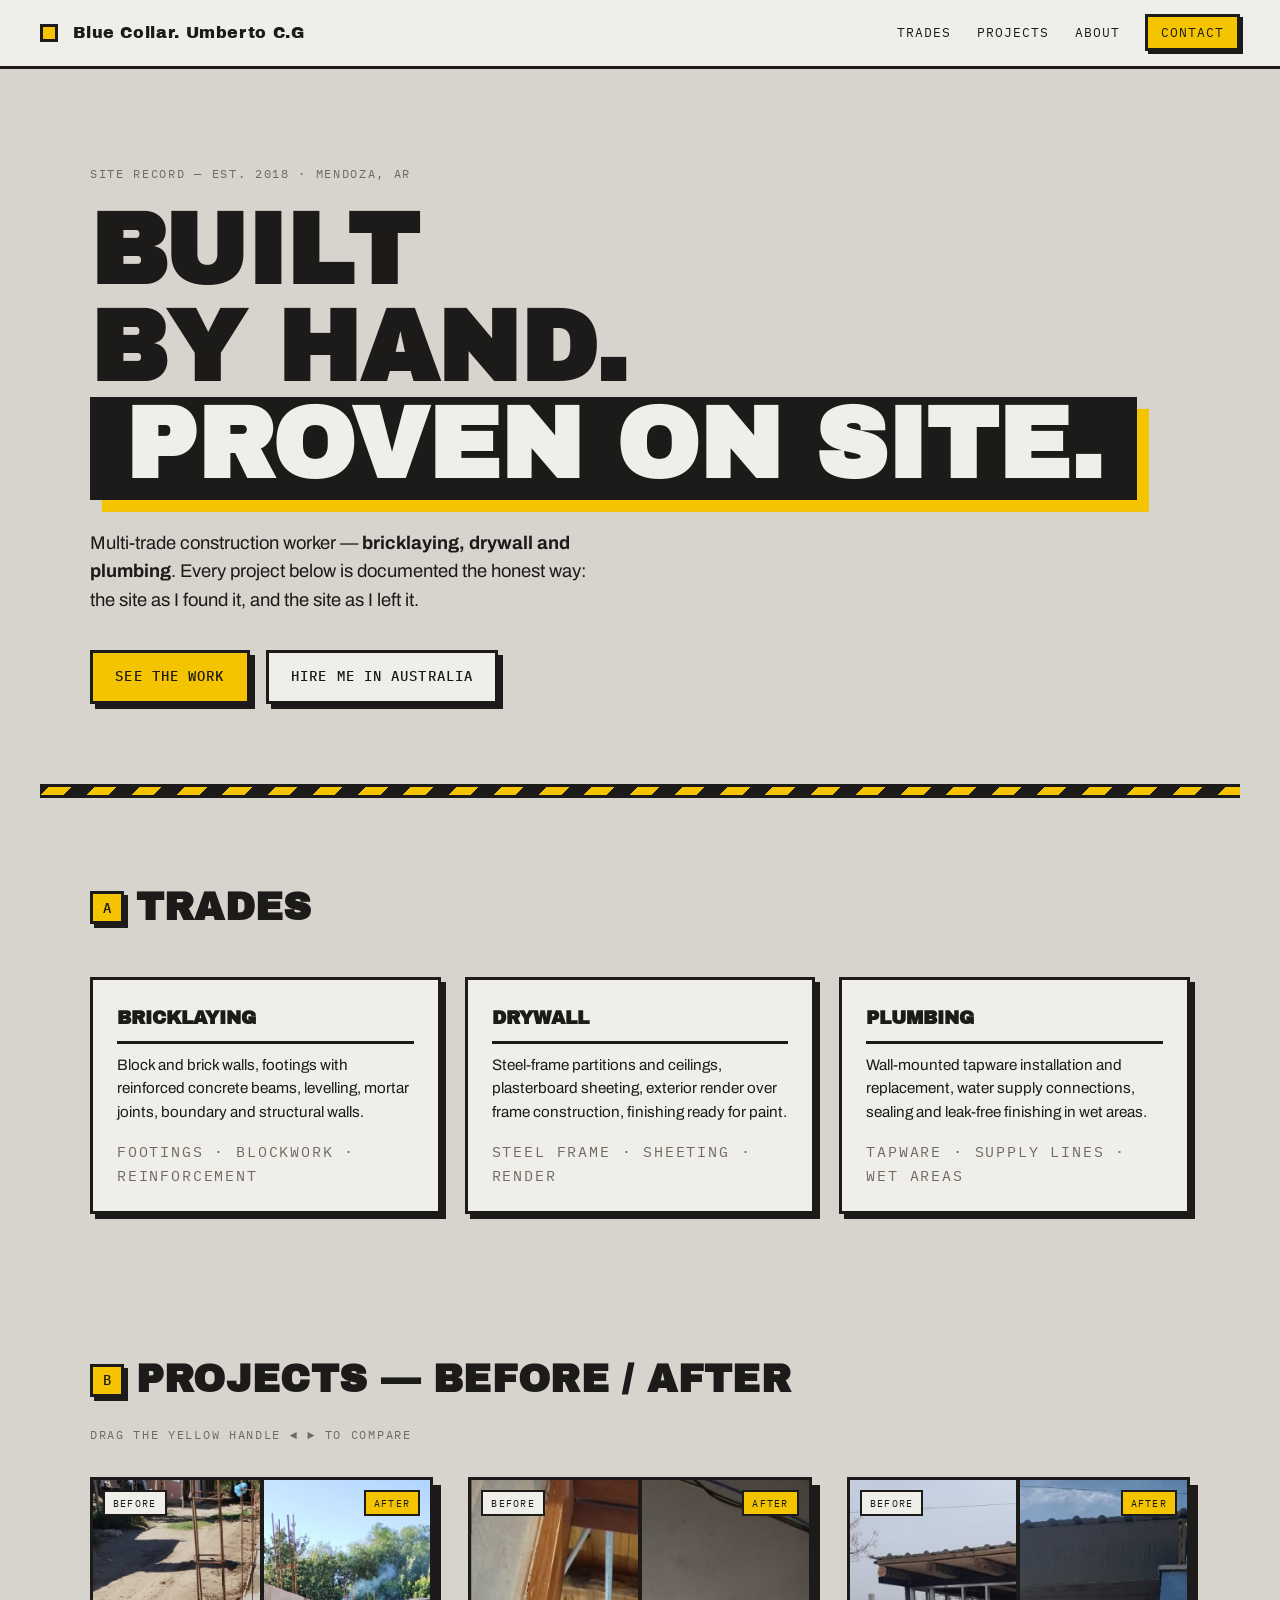
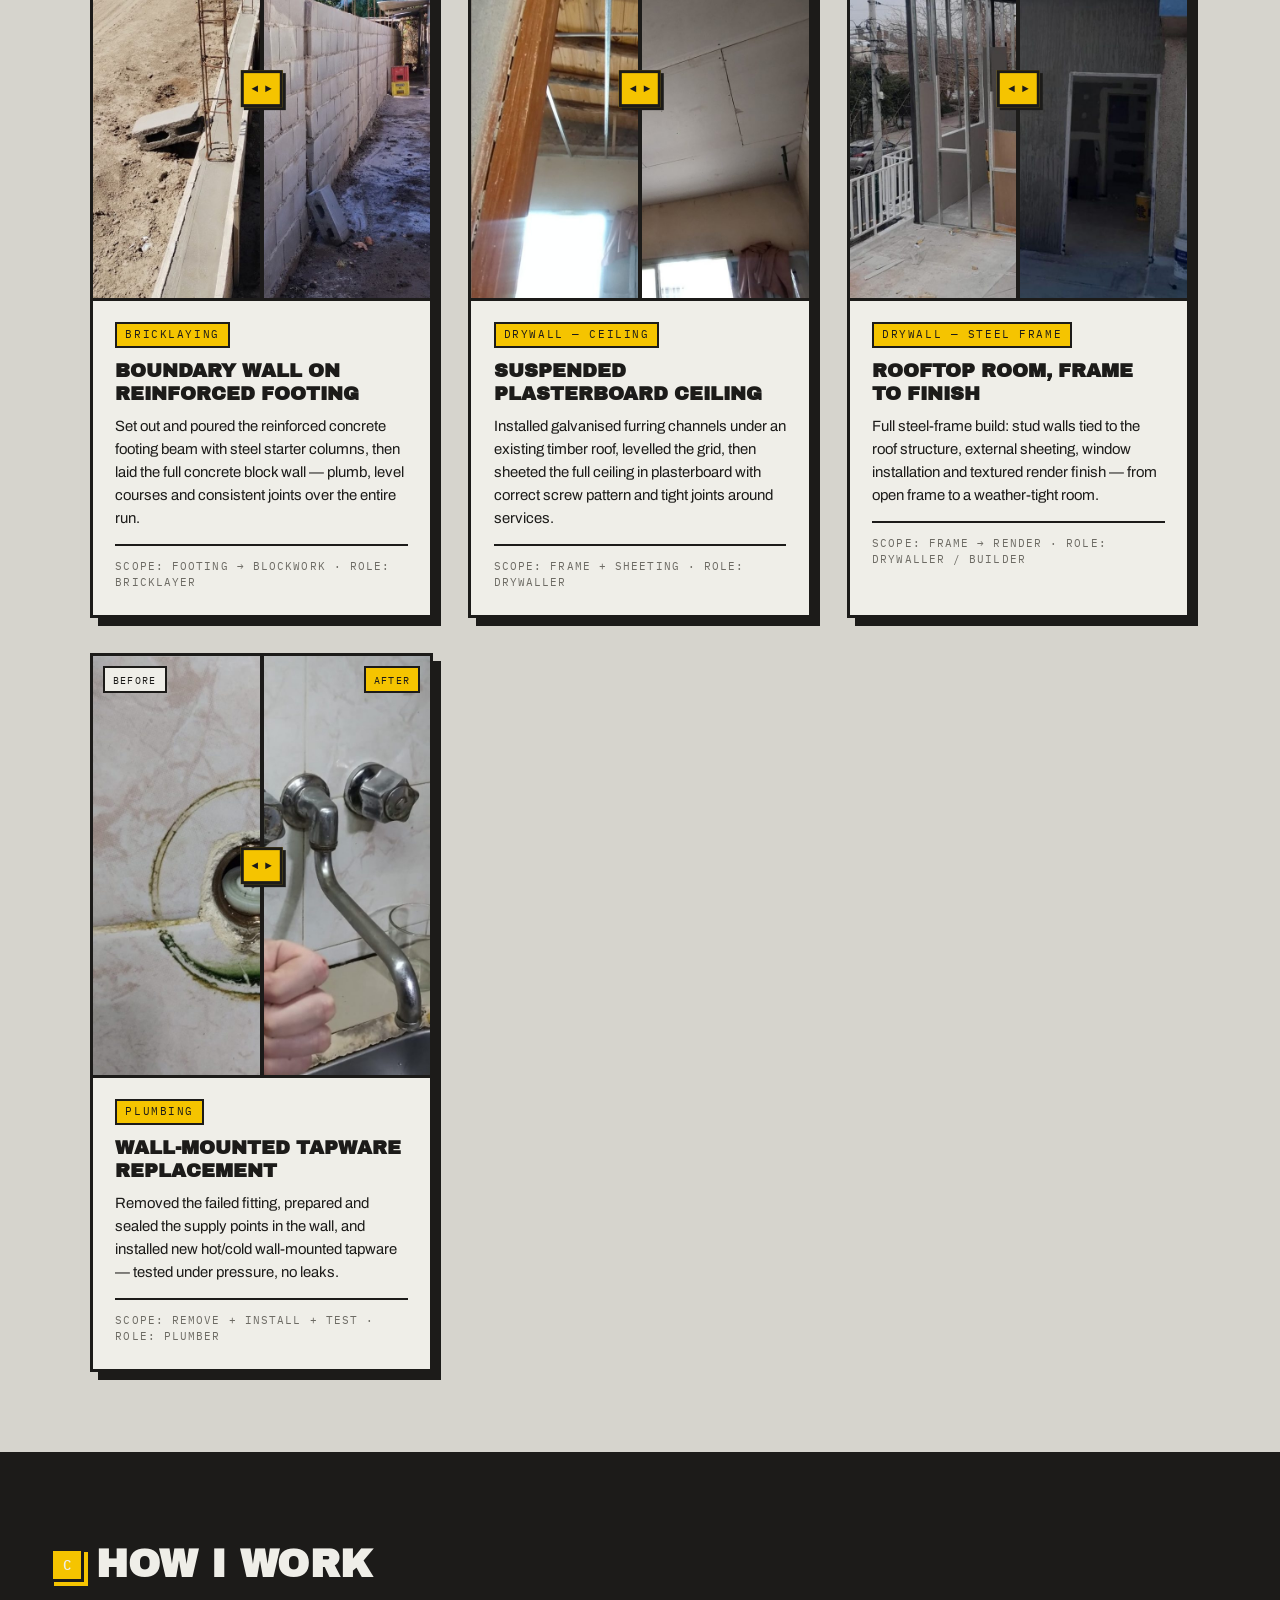
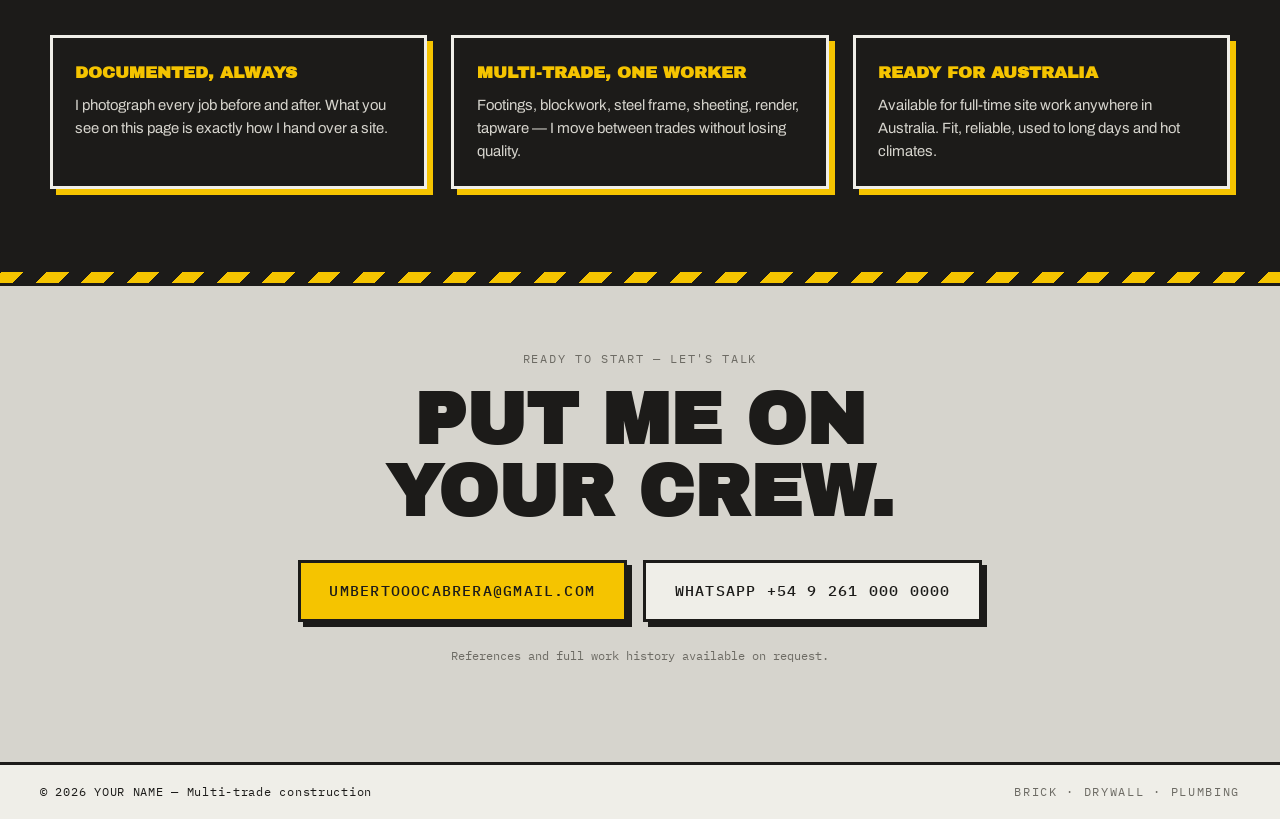
==== index.html @ cb2841bc "Add files via upload" ====
<!DOCTYPE html>
<html lang="en">
<head>
  <meta charset="UTF-8" />
  <meta name="viewport" content="width=device-width, initial-scale=1.0" />
  <title>BlueCollar Portfolio — Bricklaying · Drywall · Plumbing</title>
  <meta name="description" content="Hands-on construction portfolio: bricklaying, drywall and plumbing. Before/after project record. Ready to work in Australia." />

  <link rel="preconnect" href="https://fonts.googleapis.com" />
  <link rel="preconnect" href="https://fonts.gstatic.com" crossorigin />
  <link href="https://fonts.googleapis.com/css2?family=Archivo+Black&family=Archivo:wght@400;500;600&family=IBM+Plex+Mono:wght@400;500&display=swap" rel="stylesheet" />

  <link rel="stylesheet" href="styles.css" />
</head>
<body>

  <!-- ===== HEADER ===== -->
  <header class="site-header">
    <a class="brand" href="#top">
      <span class="brand__mark" aria-hidden="true"></span>
      <!-- EDITA AQUÍ: tu nombre -->  
      <span class="brand__name">&nbsp;Blue Collar. Umberto C.G</span>
    </a>
    <nav class="site-nav" aria-label="Main">
      <a href="#trades">Trades</a>
      <a href="#projects">Projects</a>
      <a href="#about">About</a>
      <a class="nav-cta" href="#contact">Contact</a>
    </nav>
  </header>

  <main id="top">

    <!-- ===== HERO ===== -->
    <section class="hero">
      <p class="stamp reveal">SITE RECORD — EST. 2018 · MENDOZA, AR</p>
      <h1 class="hero__title reveal">
        <span>BUILT</span>
        <span>BY&nbsp;HAND.</span>
        <span class="hero__title-accent">PROVEN&nbsp;ON&nbsp;SITE.</span>
      </h1>
      <p class="hero__lede reveal">
        Multi-trade construction worker — <strong>bricklaying, drywall and plumbing</strong>.
        Every project below is documented the honest way: the site as I found it,
        and the site as I left it.
      </p>
      <div class="hero__actions reveal">
        <a class="btn btn--solid" href="#projects">See the work</a>
        <a class="btn btn--line" href="#contact">Hire me in Australia</a>
      </div>
      <div class="hazard" aria-hidden="true"></div>
    </section>

    <!-- ===== TRADES ===== -->
    <section class="trades" id="trades">
      <h2 class="section-title"><span class="section-title__no">A</span>Trades</h2>
      <div class="trades__grid">
        <article class="trade reveal">
          <h3>Bricklaying</h3>
          <p>Block and brick walls, footings with reinforced concrete beams, levelling, mortar joints, boundary and structural walls.</p>
          <p class="trade__spec">FOOTINGS · BLOCKWORK · REINFORCEMENT</p>
        </article>
        <article class="trade reveal">
          <h3>Drywall</h3>
          <p>Steel-frame partitions and ceilings, plasterboard sheeting, exterior render over frame construction, finishing ready for paint.</p>
          <p class="trade__spec">STEEL FRAME · SHEETING · RENDER</p>
        </article>
        <article class="trade reveal">
          <h3>Plumbing</h3>
          <p>Wall-mounted tapware installation and replacement, water supply connections, sealing and leak-free finishing in wet areas.</p>
          <p class="trade__spec">TAPWARE · SUPPLY LINES · WET AREAS</p>
        </article>
      </div>
    </section>

    <!-- ===== PROJECTS ===== -->
    <section class="projects" id="projects">
      <h2 class="section-title"><span class="section-title__no">B</span>Projects — before / after</h2>
      <p class="projects__hint stamp">DRAG THE YELLOW HANDLE ◄ ► TO COMPARE</p>

      <div class="projects__grid">

        <!-- Card 1: Bricklaying -->
        <article class="card reveal">
          <div class="compare" data-compare>
            <img class="compare__img compare__img--after" src="assets/brick-after.jpg" alt="After: finished concrete block boundary wall, level courses and clean mortar joints" />
            <div class="compare__before-wrap">
              <img class="compare__img" src="assets/brick-before.jpg" alt="Before: reinforced concrete footing beam with steel starter bars, prior to blockwork" />
            </div>
            <div class="compare__divider" aria-hidden="true"><span class="compare__handle">◄ ►</span></div>
            <span class="compare__tag compare__tag--before" aria-hidden="true">BEFORE</span>
            <span class="compare__tag compare__tag--after" aria-hidden="true">AFTER</span>
            <input class="compare__range" type="range" min="0" max="100" value="50"
                   aria-label="Comparison slider: reinforced footing before, finished block wall after" />
          </div>
          <div class="card__body">
            <p class="card__trade">BRICKLAYING</p>
            <h3 class="card__title">Boundary wall on reinforced footing</h3>
            <p class="card__desc">
              Set out and poured the reinforced concrete footing beam with steel starter columns,
              then laid the full concrete block wall — plumb, level courses and consistent joints
              over the entire run.
            </p>
            <p class="card__meta">SCOPE: FOOTING → BLOCKWORK · ROLE: BRICKLAYER</p>
          </div>
        </article>

        <!-- Card 2: Drywall ceiling -->
        <article class="card reveal">
          <div class="compare" data-compare>
            <img class="compare__img compare__img--after" src="assets/ceiling-after.jpg" alt="After: plasterboard ceiling fully sheeted and screwed off, ready for finishing" />
            <div class="compare__before-wrap">
              <img class="compare__img" src="assets/ceiling-before.jpg" alt="Before: exposed timber roof structure with galvanised steel furring channels installed" />
            </div>
            <div class="compare__divider" aria-hidden="true"><span class="compare__handle">◄ ►</span></div>
            <span class="compare__tag compare__tag--before" aria-hidden="true">BEFORE</span>
            <span class="compare__tag compare__tag--after" aria-hidden="true">AFTER</span>
            <input class="compare__range" type="range" min="0" max="100" value="50"
                   aria-label="Comparison slider: exposed ceiling frame before, sheeted plasterboard ceiling after" />
          </div>
          <div class="card__body">
            <p class="card__trade">DRYWALL — CEILING</p>
            <h3 class="card__title">Suspended plasterboard ceiling</h3>
            <p class="card__desc">
              Installed galvanised furring channels under an existing timber roof, levelled the
              grid, then sheeted the full ceiling in plasterboard with correct screw pattern and
              tight joints around services.
            </p>
            <p class="card__meta">SCOPE: FRAME + SHEETING · ROLE: DRYWALLER</p>
          </div>
        </article>

        <!-- Card 3: Drywall / steel frame room -->
        <article class="card reveal">
          <div class="compare" data-compare>
            <img class="compare__img compare__img--after" src="assets/drywall-after.jpg" alt="After: completed rooftop room with rendered exterior walls, windows and roofing installed" />
            <div class="compare__before-wrap">
              <img class="compare__img" src="assets/drywall-before.jpg" alt="Before: open steel stud frame of the rooftop room during construction" />
            </div>
            <div class="compare__divider" aria-hidden="true"><span class="compare__handle">◄ ►</span></div>
            <span class="compare__tag compare__tag--before" aria-hidden="true">BEFORE</span>
            <span class="compare__tag compare__tag--after" aria-hidden="true">AFTER</span>
            <input class="compare__range" type="range" min="0" max="100" value="50"
                   aria-label="Comparison slider: steel stud frame before, finished rendered room after" />
          </div>
          <div class="card__body">
            <p class="card__trade">DRYWALL — STEEL FRAME</p>
            <h3 class="card__title">Rooftop room, frame to finish</h3>
            <p class="card__desc">
              Full steel-frame build: stud walls tied to the roof structure, external sheeting,
              window installation and textured render finish — from open frame to a weather-tight
              room.
            </p>
            <p class="card__meta">SCOPE: FRAME → RENDER · ROLE: DRYWALLER / BUILDER</p>
          </div>
        </article>

        <!-- Card 4: Plumbing -->
        <article class="card reveal">
          <div class="compare" data-compare>
            <img class="compare__img compare__img--after" src="assets/plumbing-after.jpg" alt="After: new wall-mounted kitchen tapware installed, sealed and working" />
            <div class="compare__before-wrap">
              <img class="compare__img" src="assets/plumbing-before.jpg" alt="Before: open wall supply point with old fitting removed" />
            </div>
            <div class="compare__divider" aria-hidden="true"><span class="compare__handle">◄ ►</span></div>
            <span class="compare__tag compare__tag--before" aria-hidden="true">BEFORE</span>
            <span class="compare__tag compare__tag--after" aria-hidden="true">AFTER</span>
            <input class="compare__range" type="range" min="0" max="100" value="50"
                   aria-label="Comparison slider: open supply point before, installed tapware after" />
          </div>
          <div class="card__body">
            <p class="card__trade">PLUMBING</p>
            <h3 class="card__title">Wall-mounted tapware replacement</h3>
            <p class="card__desc">
              Removed the failed fitting, prepared and sealed the supply points in the wall, and
              installed new hot/cold wall-mounted tapware — tested under pressure, no leaks.
            </p>
            <p class="card__meta">SCOPE: REMOVE + INSTALL + TEST · ROLE: PLUMBER</p>
          </div>
        </article>

      </div>
    </section>

    <!-- ===== ABOUT ===== -->
    <section class="about" id="about">
      <h2 class="section-title section-title--light"><span class="section-title__no">C</span>How I work</h2>
      <div class="about__grid">
        <div class="about__item reveal">
          <h3>Documented, always</h3>
          <p>I photograph every job before and after. What you see on this page is exactly how I hand over a site.</p>
        </div>
        <div class="about__item reveal">
          <h3>Multi-trade, one worker</h3>
          <p>Footings, blockwork, steel frame, sheeting, render, tapware — I move between trades without losing quality.</p>
        </div>
        <div class="about__item reveal">
          <h3>Ready for Australia</h3>
          <p>Available for full-time site work anywhere in Australia. Fit, reliable, used to long days and hot climates.</p>
        </div>
      </div>
    </section>

    <!-- ===== CONTACT ===== -->
    <section class="contact" id="contact">
      <div class="hazard" aria-hidden="true"></div>
      <p class="stamp">READY TO START — LET'S TALK</p>
      <h2 class="contact__title">PUT ME ON<br />YOUR CREW.</h2>
      <div class="contact__actions">
        <!-- EDITA AQUÍ: tu email y WhatsApp -->
        <a class="btn btn--solid btn--big" href="mailto:umbertooocabrera@gmail.com">umbertooocabrera@gmail.com</a>
        <a class="btn btn--line btn--big" href="https://wa.me/5492610000000" target="_blank" rel="noopener">WhatsApp +54 9 261 000 0000</a>
      </div>
      <p class="contact__note">References and full work history available on request.</p>
    </section>

  </main>

  <footer class="site-footer">
    <span>© <span id="year"></span> YOUR NAME — Multi-trade construction</span>
    <span class="stamp">BRICK · DRYWALL · PLUMBING</span>
  </footer>

  <script src="main.js" defer></script>
</body>
</html>
---- styles.css ----
/* ============================================================
   SITE BRUTALISM — portfolio de oficios
   Paleta: hormigón, yeso, carbón, acero, amarillo alta visibilidad
   ============================================================ */

:root {
  --concrete: #d6d4cd;   /* fondo general — muro revocado */
  --plaster:  #efeee8;   /* cards — placa de yeso */
  --charcoal: #1c1b19;   /* tinta / estructura */
  --steel:    #6d6b64;   /* texto secundario — perfil galvanizado */
  --hivis:    #f5c400;   /* acento — chaleco alta visibilidad */

  --border: 3px solid var(--charcoal);
  --shadow: 8px 8px 0 var(--charcoal);
  --shadow-sm: 5px 5px 0 var(--charcoal);

  --font-display: "Archivo Black", "Arial Black", sans-serif;
  --font-body: "Archivo", "Helvetica Neue", Arial, sans-serif;
  --font-mono: "IBM Plex Mono", "Courier New", monospace;

  --maxw: 1180px;
}

* { margin: 0; padding: 0; box-sizing: border-box; }

html { scroll-behavior: smooth; }

body {
  font-family: var(--font-body);
  background: var(--concrete);
  color: var(--charcoal);
  line-height: 1.55;
  -webkit-font-smoothing: antialiased;
}

img { display: block; max-width: 100%; }

/* ---------- utilidades ---------- */

.stamp {
  font-family: var(--font-mono);
  font-size: 0.75rem;
  letter-spacing: 0.14em;
  color: var(--steel);
}

.hazard {
  height: 14px;
  background: repeating-linear-gradient(
    -45deg,
    var(--hivis) 0 16px,
    var(--charcoal) 16px 32px
  );
  border-top: var(--border);
  border-bottom: var(--border);
}

.section-title {
  font-family: var(--font-display);
  font-size: clamp(1.6rem, 4vw, 2.4rem);
  text-transform: uppercase;
  letter-spacing: 0.01em;
  display: flex;
  align-items: center;
  gap: 0.75rem;
  margin-bottom: 2.5rem;
}

.section-title__no {
  font-family: var(--font-mono);
  font-size: 0.9rem;
  font-weight: 500;
  background: var(--hivis);
  border: var(--border);
  padding: 0.15rem 0.6rem;
  box-shadow: 4px 4px 0 var(--charcoal);
}

.section-title--light { color: var(--plaster); }
.section-title--light .section-title__no { box-shadow: 4px 4px 0 var(--hivis); }

/* ---------- botones ---------- */

.btn {
  display: inline-block;
  font-family: var(--font-mono);
  font-weight: 500;
  font-size: 0.85rem;
  letter-spacing: 0.08em;
  text-transform: uppercase;
  text-decoration: none;
  padding: 0.85rem 1.4rem;
  border: var(--border);
  transition: transform 0.12s ease, box-shadow 0.12s ease;
}

.btn--solid { background: var(--hivis); color: var(--charcoal); box-shadow: var(--shadow-sm); }
.btn--line  { background: var(--plaster); color: var(--charcoal); box-shadow: var(--shadow-sm); }
.btn--big   { font-size: 0.95rem; padding: 1rem 1.8rem; }

.btn:hover,
.btn:focus-visible {
  transform: translate(-2px, -2px);
  box-shadow: 7px 7px 0 var(--charcoal);
}

.btn:active { transform: translate(3px, 3px); box-shadow: 2px 2px 0 var(--charcoal); }

:focus-visible { outline: 3px solid var(--hivis); outline-offset: 3px; }

/* ---------- header ---------- */

.site-header {
  position: sticky;
  top: 0;
  z-index: 50;
  display: flex;
  align-items: center;
  justify-content: space-between;
  gap: 1rem;
  padding: 0.9rem clamp(1rem, 4vw, 2.5rem);
  background: var(--plaster);
  border-bottom: var(--border);
}

.brand {
  display: flex;
  align-items: center;
  gap: 0.6rem;
  text-decoration: none;
  color: var(--charcoal);
  font-family: var(--font-display);
  font-size: 1rem;
  letter-spacing: 0.04em;
}

.brand__mark {
  width: 18px;
  height: 18px;
  background: var(--hivis);
  border: var(--border);
}

.site-nav {
  display: flex;
  align-items: center;
  gap: clamp(0.8rem, 2.5vw, 1.6rem);
  font-family: var(--font-mono);
  font-size: 0.8rem;
  letter-spacing: 0.08em;
  text-transform: uppercase;
}

.site-nav a { color: var(--charcoal); text-decoration: none; }
.site-nav a:hover { text-decoration: underline; text-underline-offset: 4px; text-decoration-thickness: 2px; }

.nav-cta {
  background: var(--hivis);
  border: var(--border);
  padding: 0.35rem 0.8rem;
  box-shadow: 3px 3px 0 var(--charcoal);
}

/* ---------- hero ---------- */

.hero {
  max-width: var(--maxw);
  margin: 0 auto;
  padding: clamp(3rem, 8vw, 6rem) clamp(1rem, 4vw, 2.5rem) 0;
}

.hero .stamp { margin-bottom: 1.2rem; }

.hero__title {
  font-family: var(--font-display);
  font-size: clamp(2.6rem, 9vw, 6.2rem);
  line-height: 0.98;
  text-transform: uppercase;
  display: flex;
  flex-direction: column;
}

.hero__title-accent {
  color: var(--plaster);
  background: var(--charcoal);
  width: fit-content;
  padding: 0 0.35em 0.06em;
  box-shadow: 0.12em 0.12em 0 var(--hivis);
}

.hero__lede {
  max-width: 46ch;
  font-size: clamp(1rem, 2vw, 1.15rem);
  margin: 1.8rem 0 2.2rem;
  color: var(--charcoal);
}

.hero__actions { display: flex; flex-wrap: wrap; gap: 1rem; margin-bottom: clamp(3rem, 7vw, 5rem); }

.hero > .hazard { margin: 0 calc(clamp(1rem, 4vw, 2.5rem) * -1); }
@media (min-width: 1181px) {
  .hero > .hazard { margin: 0 calc((100vw - var(--maxw)) / -2); }
}

/* ---------- trades ---------- */

.trades {
  max-width: var(--maxw);
  margin: 0 auto;
  padding: clamp(3rem, 7vw, 5rem) clamp(1rem, 4vw, 2.5rem);
}

.trades__grid {
  display: grid;
  grid-template-columns: repeat(auto-fit, minmax(260px, 1fr));
  gap: 1.5rem;
}

.trade {
  background: var(--plaster);
  border: var(--border);
  box-shadow: var(--shadow-sm);
  padding: 1.5rem;
}

.trade h3 {
  font-family: var(--font-display);
  text-transform: uppercase;
  font-size: 1.15rem;
  margin-bottom: 0.6rem;
  border-bottom: var(--border);
  padding-bottom: 0.5rem;
}

.trade p { font-size: 0.95rem; }

.trade__spec {
  margin-top: 1rem;
  font-family: var(--font-mono);
  font-size: 0.7rem;
  letter-spacing: 0.12em;
  color: var(--steel);
}

/* ---------- projects ---------- */

.projects {
  max-width: var(--maxw);
  margin: 0 auto;
  padding: clamp(2rem, 5vw, 3.5rem) clamp(1rem, 4vw, 2.5rem) clamp(3rem, 7vw, 5rem);
}

.projects__hint { margin: -1.5rem 0 2rem; }

.projects__grid {
  display: grid;
  grid-template-columns: repeat(auto-fit, minmax(300px, 1fr));
  gap: clamp(1.5rem, 3vw, 2.2rem);
}

.card {
  background: var(--plaster);
  border: var(--border);
  box-shadow: var(--shadow);
  display: flex;
  flex-direction: column;
}

.card__body { padding: 1.3rem 1.4rem 1.5rem; }

.card__trade {
  font-family: var(--font-mono);
  font-size: 0.7rem;
  letter-spacing: 0.14em;
  background: var(--hivis);
  border: 2px solid var(--charcoal);
  width: fit-content;
  padding: 0.15rem 0.5rem;
  margin-bottom: 0.7rem;
}

.card__title {
  font-family: var(--font-display);
  font-size: 1.2rem;
  text-transform: uppercase;
  line-height: 1.2;
  margin-bottom: 0.6rem;
}

.card__desc { font-size: 0.93rem; }

.card__meta {
  margin-top: 0.9rem;
  font-family: var(--font-mono);
  font-size: 0.68rem;
  letter-spacing: 0.1em;
  color: var(--steel);
  border-top: 2px solid var(--charcoal);
  padding-top: 0.7rem;
}

/* ---------- comparador antes / después ---------- */

.compare {
  position: relative;
  aspect-ratio: 4 / 5;
  overflow: hidden;
  border-bottom: var(--border);
  touch-action: none;
  user-select: none;
  --pos: 50%;
}

.compare__img {
  position: absolute;
  inset: 0;
  width: 100%;
  height: 100%;
  object-fit: cover;
}

/* la imagen BEFORE va encima, recortada por --pos */
.compare__before-wrap {
  position: absolute;
  inset: 0;
  clip-path: inset(0 calc(100% - var(--pos)) 0 0);
}

.compare__divider {
  position: absolute;
  top: 0;
  bottom: 0;
  left: var(--pos);
  width: 4px;
  margin-left: -2px;
  background: var(--charcoal);
  pointer-events: none;
}

.compare__handle {
  position: absolute;
  top: 50%;
  left: 50%;
  transform: translate(-50%, -50%);
  background: var(--hivis);
  border: var(--border);
  box-shadow: 3px 3px 0 var(--charcoal);
  font-family: var(--font-mono);
  font-size: 0.7rem;
  font-weight: 500;
  padding: 0.45rem 0.5rem;
  white-space: nowrap;
}

.compare__tag {
  position: absolute;
  top: 10px;
  font-family: var(--font-mono);
  font-size: 0.65rem;
  letter-spacing: 0.12em;
  padding: 0.2rem 0.5rem;
  border: 2px solid var(--charcoal);
  pointer-events: none;
}

.compare__tag--before { left: 10px; background: var(--plaster); }
.compare__tag--after  { right: 10px; background: var(--hivis); }

/* input range invisible que cubre todo: mouse, touch y teclado gratis */
.compare__range {
  position: absolute;
  inset: 0;
  width: 100%;
  height: 100%;
  opacity: 0;
  cursor: ew-resize;
  -webkit-appearance: none;
  appearance: none;
}

.compare__range:focus-visible ~ .compare__divider .compare__handle,
.compare:has(.compare__range:focus-visible) .compare__handle {
  outline: 3px solid var(--charcoal);
  outline-offset: 2px;
}

/* ---------- about ---------- */

.about {
  background: var(--charcoal);
  color: var(--plaster);
  border-top: var(--border);
  border-bottom: var(--border);
}

.about > * {
  max-width: var(--maxw);
  margin-left: auto;
  margin-right: auto;
}

.about {
  padding: clamp(3rem, 7vw, 5rem) clamp(1rem, 4vw, 2.5rem);
}

.about__grid {
  display: grid;
  grid-template-columns: repeat(auto-fit, minmax(240px, 1fr));
  gap: 1.5rem;
}

.about__item {
  border: 3px solid var(--plaster);
  padding: 1.4rem;
  box-shadow: 6px 6px 0 var(--hivis);
}

.about__item h3 {
  font-family: var(--font-display);
  text-transform: uppercase;
  font-size: 1.05rem;
  margin-bottom: 0.5rem;
  color: var(--hivis);
}

.about__item p { font-size: 0.93rem; color: var(--concrete); }

/* ---------- tickets & licences ---------- */

.about__subtitle {
  margin: 3rem 0 1.2rem;
  color: var(--concrete);
}

.creds__grid {
  display: grid;
  grid-template-columns: repeat(auto-fit, minmax(220px, 1fr));
  gap: 1.5rem;
}

.cred {
  background: var(--plaster);
  color: var(--charcoal);
  border: var(--border);
  box-shadow: 6px 6px 0 var(--hivis);
  padding: 1.2rem 1.3rem 1.3rem;
  position: relative;
  overflow: hidden;
}

/* banda amarilla superior, como una credencial física */
.cred::before {
  content: "";
  position: absolute;
  top: 0;
  left: 0;
  right: 0;
  height: 10px;
  background: var(--hivis);
  border-bottom: var(--border);
}

.cred__type {
  margin-top: 0.7rem;
  font-family: var(--font-mono);
  font-size: 0.62rem;
  letter-spacing: 0.14em;
  color: var(--steel);
}

.cred__name {
  font-family: var(--font-display);
  font-size: 1.25rem;
  text-transform: uppercase;
  margin: 0.3rem 0 0.6rem;
}

.cred__code {
  font-family: var(--font-mono);
  font-size: 0.7rem;
  letter-spacing: 0.1em;
  border-top: 2px solid var(--charcoal);
  padding-top: 0.55rem;
}

/* ---------- contact ---------- */

.contact {
  text-align: center;
  padding-bottom: clamp(3.5rem, 8vw, 6rem);
}

.contact > .hazard { margin-bottom: clamp(2.5rem, 6vw, 4rem); border-top: none; }

.contact .stamp { display: block; margin-bottom: 1rem; }

.contact__title {
  font-family: var(--font-display);
  font-size: clamp(2.2rem, 7vw, 4.5rem);
  line-height: 1;
  text-transform: uppercase;
  margin-bottom: 2rem;
}

.contact__actions {
  display: flex;
  flex-wrap: wrap;
  justify-content: center;
  gap: 1rem;
  padding: 0 1rem;
}

.contact__note {
  margin-top: 1.6rem;
  font-family: var(--font-mono);
  font-size: 0.75rem;
  color: var(--steel);
}

/* ---------- footer ---------- */

.site-footer {
  display: flex;
  flex-wrap: wrap;
  gap: 0.6rem;
  justify-content: space-between;
  padding: 1.1rem clamp(1rem, 4vw, 2.5rem);
  border-top: var(--border);
  background: var(--plaster);
  font-family: var(--font-mono);
  font-size: 0.75rem;
  letter-spacing: 0.06em;
}

/* ---------- reveal on scroll ---------- */

.reveal {
  opacity: 0;
  transform: translateY(18px);
  transition: opacity 0.5s ease, transform 0.5s ease;
}

.reveal.is-visible { opacity: 1; transform: none; }

@media (prefers-reduced-motion: reduce) {
  html { scroll-behavior: auto; }
  .reveal { opacity: 1; transform: none; transition: none; }
  .btn { transition: none; }
}

/* ---------- responsive ---------- */

@media (max-width: 640px) {
  .site-header { flex-direction: column; align-items: flex-start; gap: 0.6rem; }
  .projects__grid { grid-template-columns: 1fr; }
  .card { box-shadow: var(--shadow-sm); }
}
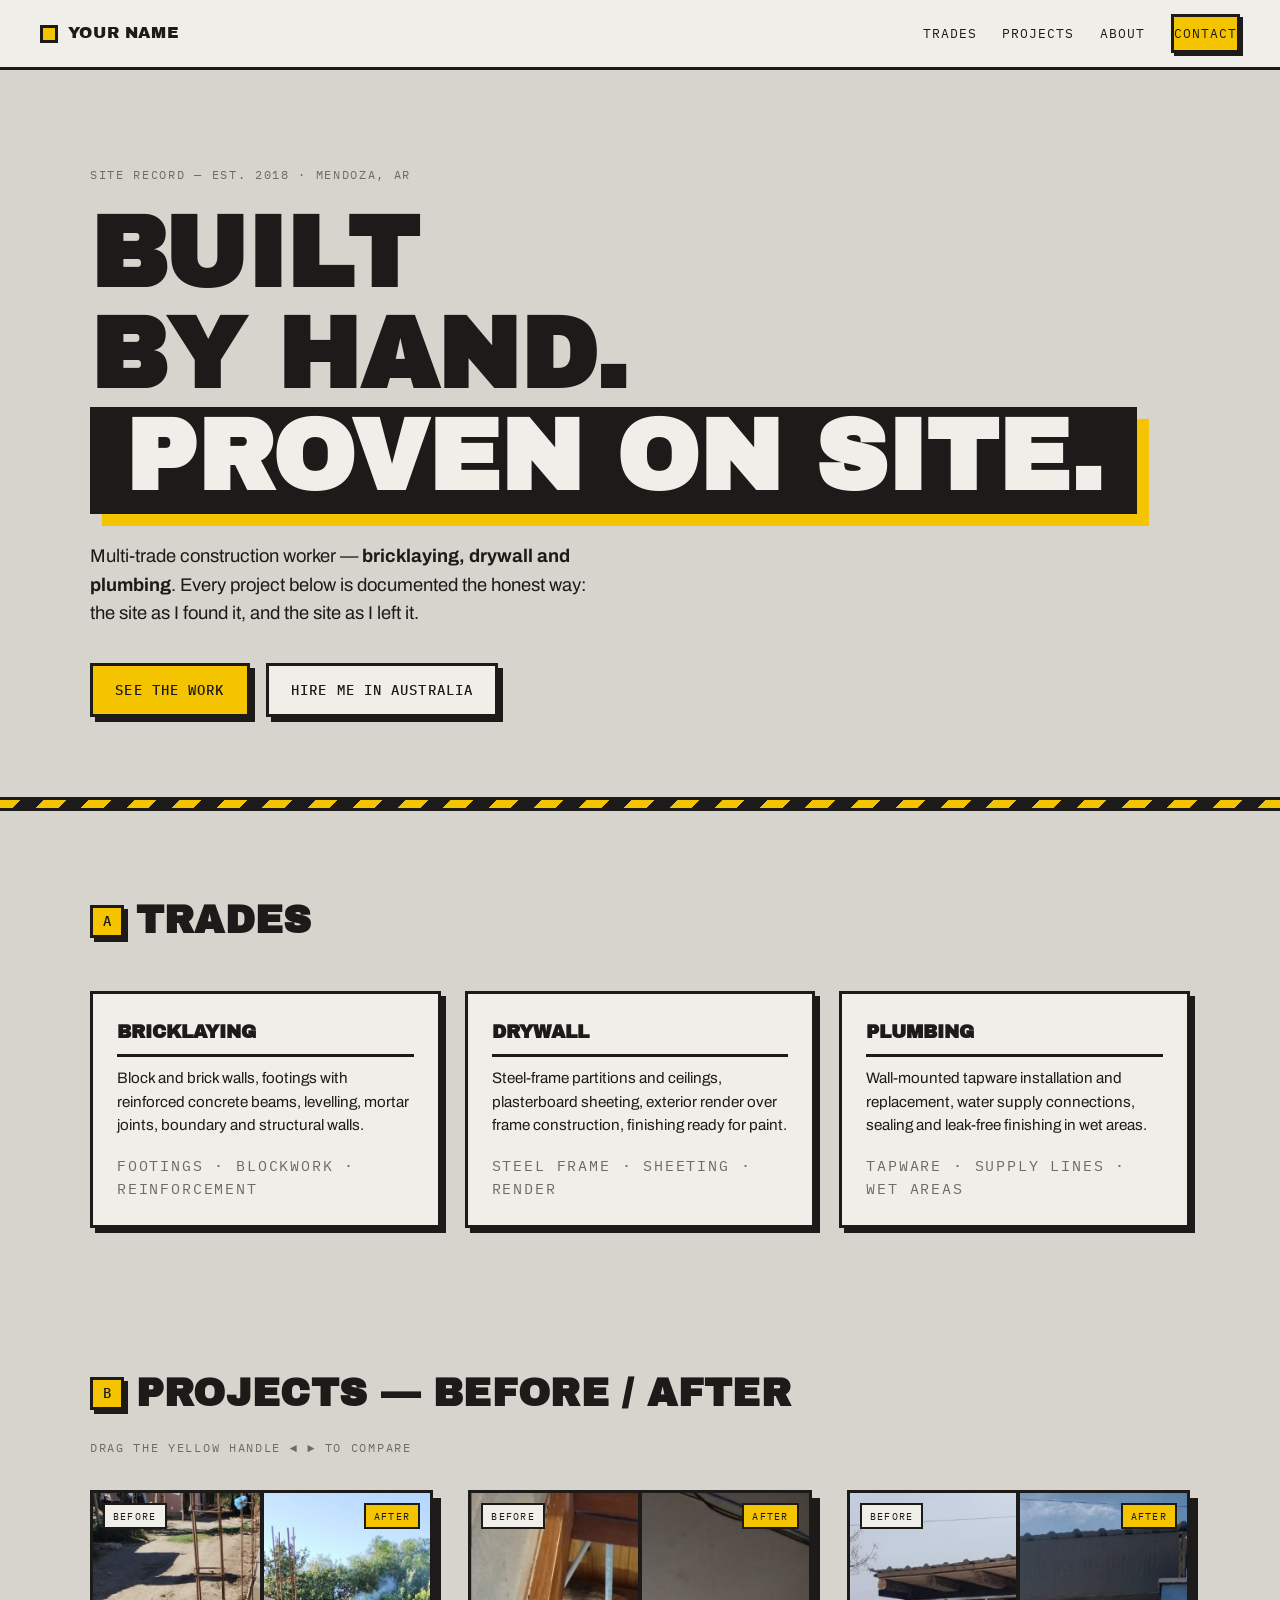
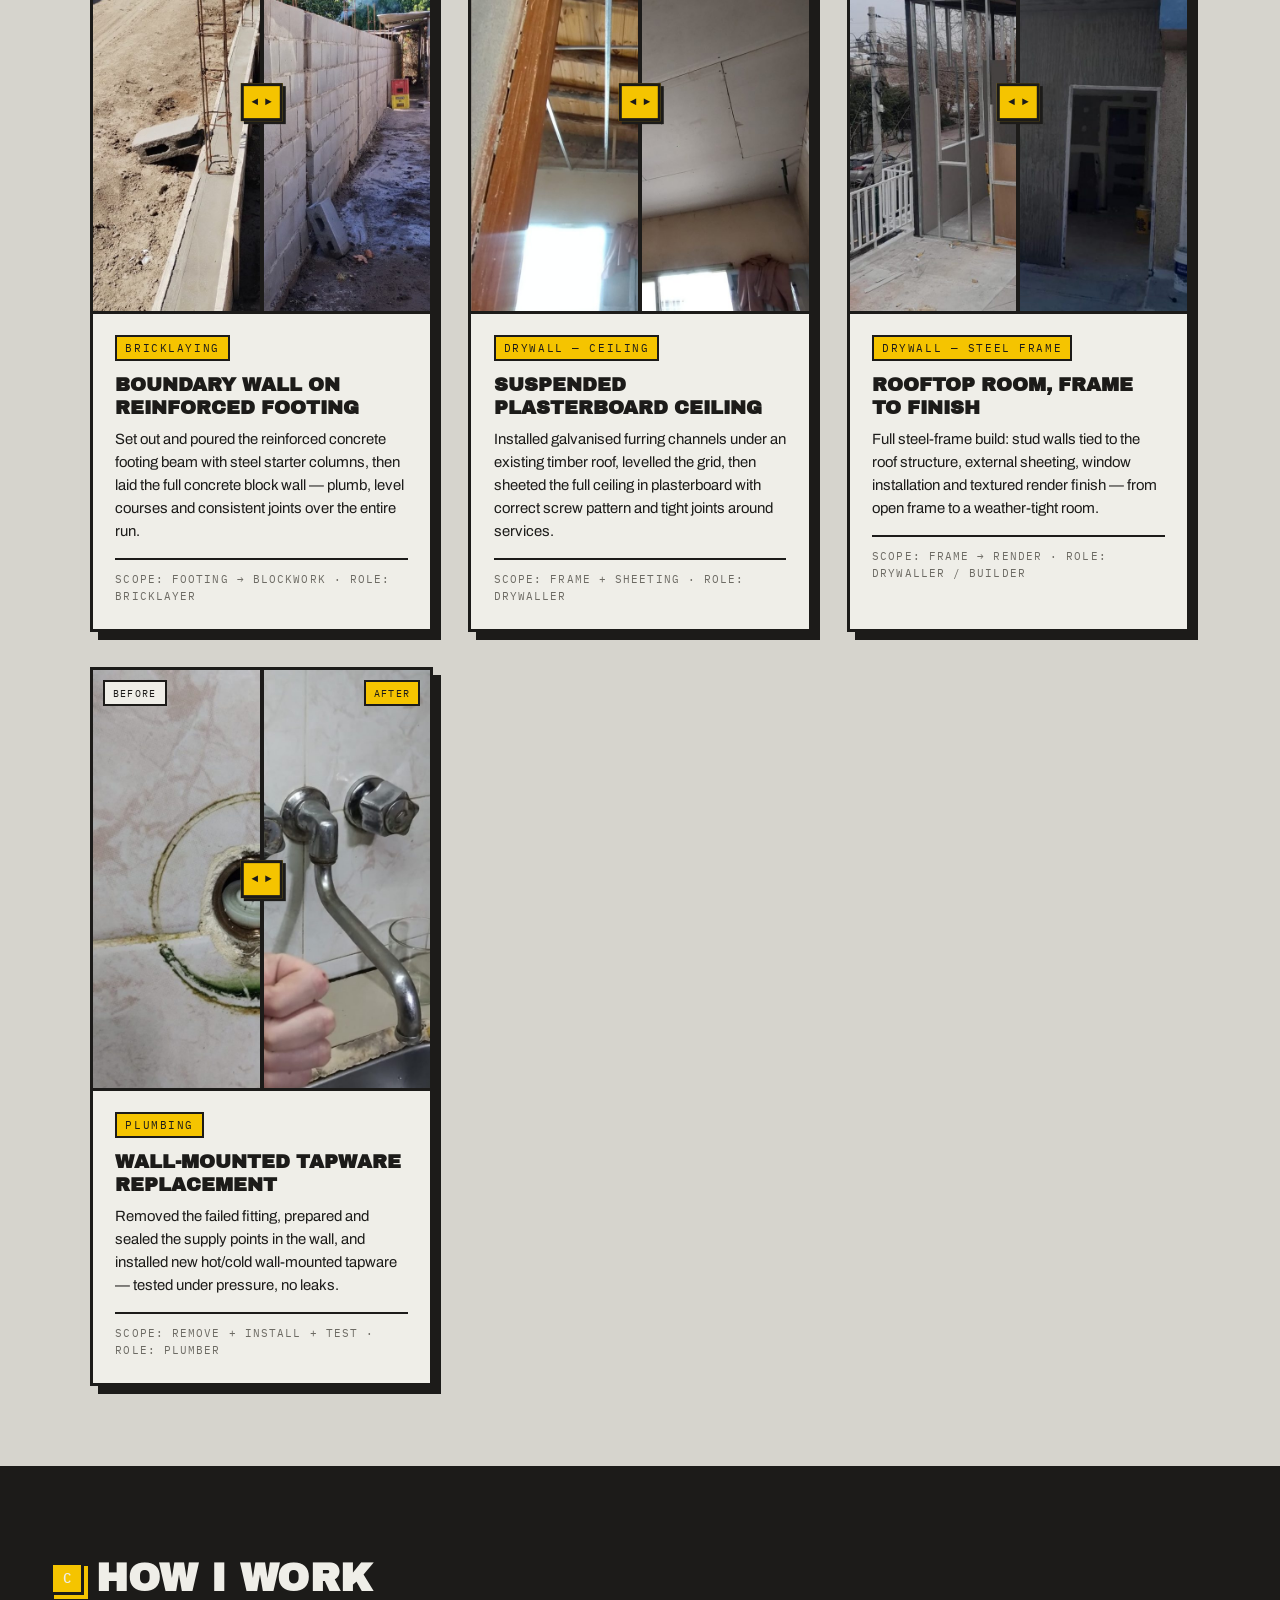
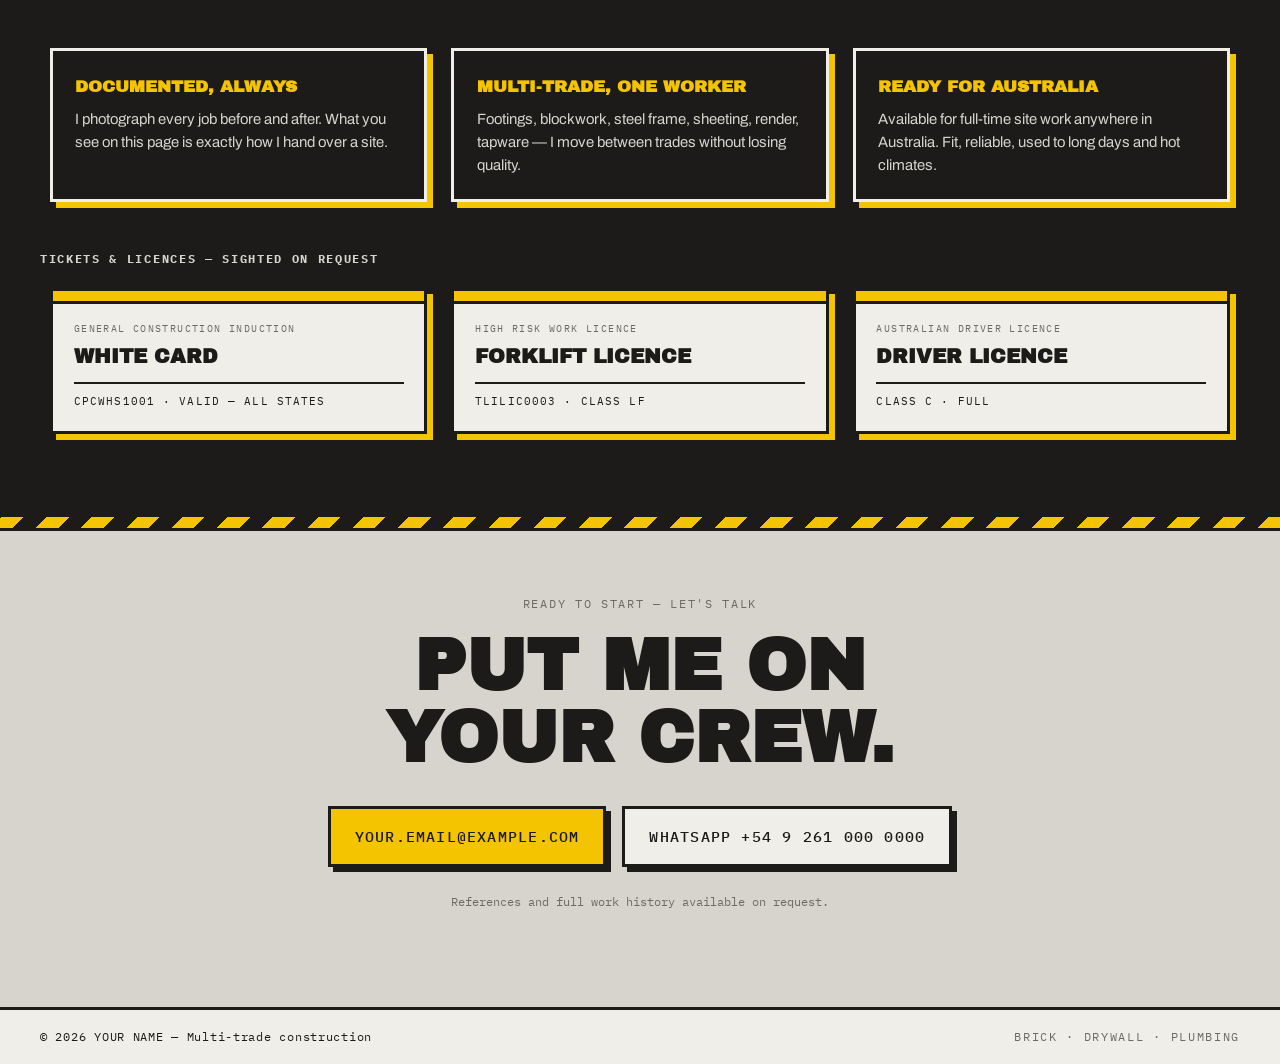
==== commit f2ef8363: "Tags updated Updated the title and viewport meta tag for better responsiveness. Changed contact emai" ====
--- a/index.html
+++ b/index.html
@@ -2,8 +2,8 @@
 <html lang="en">
 <head>
   <meta charset="UTF-8" />
-  <meta name="viewport" content="width=device-width, initial-scale=1.0" />
-  <title>BlueCollar Portfolio — Bricklaying · Drywall · Plumbing</title>
+  <meta name="viewport" content="width=device-width, initial-scale=1.0, viewport-fit=cover" />
+  <title>Multi-Trade Portfolio — Bricklaying · Drywall · Plumbing</title>
   <meta name="description" content="Hands-on construction portfolio: bricklaying, drywall and plumbing. Before/after project record. Ready to work in Australia." />
 
   <link rel="preconnect" href="https://fonts.googleapis.com" />
@@ -18,8 +18,8 @@
   <header class="site-header">
     <a class="brand" href="#top">
       <span class="brand__mark" aria-hidden="true"></span>
-      <!-- EDITA AQUÍ: tu nombre -->  
-      <span class="brand__name">&nbsp;Blue Collar. Umberto C.G</span>
+      <!-- EDITA AQUÍ: tu nombre -->
+      <span class="brand__name">YOUR&nbsp;NAME</span>
     </a>
     <nav class="site-nav" aria-label="Main">
       <a href="#trades">Trades</a>
@@ -37,7 +37,7 @@
       <h1 class="hero__title reveal">
         <span>BUILT</span>
         <span>BY&nbsp;HAND.</span>
-        <span class="hero__title-accent">PROVEN&nbsp;ON&nbsp;SITE.</span>
+        <span class="hero__title-accent">PROVEN ON SITE.</span>
       </h1>
       <p class="hero__lede reveal">
         Multi-trade construction worker — <strong>bricklaying, drywall and plumbing</strong>.
@@ -199,6 +199,27 @@
           <p>Available for full-time site work anywhere in Australia. Fit, reliable, used to long days and hot climates.</p>
         </div>
       </div>
+
+      <!-- Tickets y licencias -->
+      <h3 class="about__subtitle stamp">TICKETS &amp; LICENCES — SIGHTED ON REQUEST</h3>
+      <div class="creds__grid">
+        <article class="cred reveal">
+          <p class="cred__type">GENERAL CONSTRUCTION INDUCTION</p>
+          <h4 class="cred__name">White Card</h4>
+          <!-- EDITA AQUÍ: número de tarjeta / estado emisor si querés mostrarlo -->
+          <p class="cred__code">CPCWHS1001 · VALID — ALL STATES</p>
+        </article>
+        <article class="cred reveal">
+          <p class="cred__type">HIGH RISK WORK LICENCE</p>
+          <h4 class="cred__name">Forklift Licence</h4>
+          <p class="cred__code">TLILIC0003 · CLASS LF</p>
+        </article>
+        <article class="cred reveal">
+          <p class="cred__type">AUSTRALIAN DRIVER LICENCE</p>
+          <h4 class="cred__name">Driver Licence</h4>
+          <p class="cred__code">CLASS C · FULL</p>
+        </article>
+      </div>
     </section>
 
     <!-- ===== CONTACT ===== -->
@@ -208,7 +229,7 @@
       <h2 class="contact__title">PUT ME ON<br />YOUR CREW.</h2>
       <div class="contact__actions">
         <!-- EDITA AQUÍ: tu email y WhatsApp -->
-        <a class="btn btn--solid btn--big" href="mailto:umbertooocabrera@gmail.com">umbertooocabrera@gmail.com</a>
+        <a class="btn btn--solid btn--big" href="mailto:your.email@example.com">your.email@example.com</a>
         <a class="btn btn--line btn--big" href="https://wa.me/5492610000000" target="_blank" rel="noopener">WhatsApp +54 9 261 000 0000</a>
       </div>
       <p class="contact__note">References and full work history available on request.</p>
--- a/styles.css
+++ b/styles.css
@@ -1,5 +1,5 @@
 /* ============================================================
-   SITE BRUTALISM — portfolio de oficios
+   SITE BRUTALISM — portfolio de oficios (RESPONSIVE 320–1536px)
    Paleta: hormigón, yeso, carbón, acero, amarillo alta visibilidad
    ============================================================ */
 
@@ -19,11 +19,21 @@
   --font-mono: "IBM Plex Mono", "Courier New", monospace;
 
   --maxw: 1180px;
+
+  /* padding lateral global; respeta el notch de iPhone (safe areas) */
+  --pad-x: clamp(1rem, 4vw, 2.5rem);
+  --pad-l: max(var(--pad-x), env(safe-area-inset-left));
+  --pad-r: max(var(--pad-x), env(safe-area-inset-right));
 }
 
 * { margin: 0; padding: 0; box-sizing: border-box; }
 
-html { scroll-behavior: smooth; }
+html {
+  scroll-behavior: smooth;
+  /* evita que iOS agrande el texto al rotar el teléfono */
+  -webkit-text-size-adjust: 100%;
+  text-size-adjust: 100%;
+}
 
 body {
   font-family: var(--font-body);
@@ -31,6 +41,8 @@
   color: var(--charcoal);
   line-height: 1.55;
   -webkit-font-smoothing: antialiased;
+  /* corta cualquier desborde horizontal (franjas full-bleed, etc.) */
+  overflow-x: clip;
 }
 
 img { display: block; max-width: 100%; }
@@ -96,7 +108,7 @@
 
 .btn--solid { background: var(--hivis); color: var(--charcoal); box-shadow: var(--shadow-sm); }
 .btn--line  { background: var(--plaster); color: var(--charcoal); box-shadow: var(--shadow-sm); }
-.btn--big   { font-size: 0.95rem; padding: 1rem 1.8rem; }
+.btn--big   { font-size: clamp(0.78rem, 3.4vw, 0.95rem); padding: 1rem 1.5rem; overflow-wrap: anywhere; }
 
 .btn:hover,
 .btn:focus-visible {
@@ -117,8 +129,9 @@
   display: flex;
   align-items: center;
   justify-content: space-between;
-  gap: 1rem;
-  padding: 0.9rem clamp(1rem, 4vw, 2.5rem);
+  flex-wrap: wrap;
+  gap: 0.6rem 1rem;
+  padding: 0.9rem var(--pad-r) 0.9rem var(--pad-l);
   background: var(--plaster);
   border-bottom: var(--border);
 }
@@ -144,14 +157,21 @@
 .site-nav {
   display: flex;
   align-items: center;
-  gap: clamp(0.8rem, 2.5vw, 1.6rem);
+  flex-wrap: wrap;
+  gap: 0.3rem clamp(0.8rem, 2.5vw, 1.6rem);
   font-family: var(--font-mono);
   font-size: 0.8rem;
   letter-spacing: 0.08em;
   text-transform: uppercase;
 }
 
-.site-nav a { color: var(--charcoal); text-decoration: none; }
+.site-nav a {
+  color: var(--charcoal);
+  text-decoration: none;
+  /* área táctil cómoda en móviles */
+  padding: 0.4rem 0;
+}
+
 .site-nav a:hover { text-decoration: underline; text-underline-offset: 4px; text-decoration-thickness: 2px; }
 
 .nav-cta {
@@ -166,26 +186,31 @@
 .hero {
   max-width: var(--maxw);
   margin: 0 auto;
-  padding: clamp(3rem, 8vw, 6rem) clamp(1rem, 4vw, 2.5rem) 0;
+  padding: clamp(2.5rem, 8vw, 6rem) var(--pad-r) 0 var(--pad-l);
 }
 
 .hero .stamp { margin-bottom: 1.2rem; }
 
 .hero__title {
   font-family: var(--font-display);
-  font-size: clamp(2.6rem, 9vw, 6.2rem);
-  line-height: 0.98;
+  font-size: clamp(2rem, 8.4vw, 6.2rem);
+  line-height: 1.02;
   text-transform: uppercase;
   display: flex;
   flex-direction: column;
+  overflow-wrap: anywhere;
 }
 
 .hero__title-accent {
   color: var(--plaster);
   background: var(--charcoal);
   width: fit-content;
+  max-width: 100%;
   padding: 0 0.35em 0.06em;
   box-shadow: 0.12em 0.12em 0 var(--hivis);
+  /* si el texto corta línea, cada línea conserva el fondo y el padding */
+  -webkit-box-decoration-break: clone;
+  box-decoration-break: clone;
 }
 
 .hero__lede {
@@ -197,22 +222,19 @@
 
 .hero__actions { display: flex; flex-wrap: wrap; gap: 1rem; margin-bottom: clamp(3rem, 7vw, 5rem); }
 
-.hero > .hazard { margin: 0 calc(clamp(1rem, 4vw, 2.5rem) * -1); }
-@media (min-width: 1181px) {
-  .hero > .hazard { margin: 0 calc((100vw - var(--maxw)) / -2); }
-}
+.hero > .hazard { margin: 0 calc(50% - 50vw); }
 
 /* ---------- trades ---------- */
 
 .trades {
   max-width: var(--maxw);
   margin: 0 auto;
-  padding: clamp(3rem, 7vw, 5rem) clamp(1rem, 4vw, 2.5rem);
+  padding: clamp(3rem, 7vw, 5rem) var(--pad-r) clamp(3rem, 7vw, 5rem) var(--pad-l);
 }
 
 .trades__grid {
   display: grid;
-  grid-template-columns: repeat(auto-fit, minmax(260px, 1fr));
+  grid-template-columns: repeat(auto-fit, minmax(min(260px, 100%), 1fr));
   gap: 1.5rem;
 }
 
@@ -247,14 +269,14 @@
 .projects {
   max-width: var(--maxw);
   margin: 0 auto;
-  padding: clamp(2rem, 5vw, 3.5rem) clamp(1rem, 4vw, 2.5rem) clamp(3rem, 7vw, 5rem);
+  padding: clamp(2rem, 5vw, 3.5rem) var(--pad-r) clamp(3rem, 7vw, 5rem) var(--pad-l);
 }
 
 .projects__hint { margin: -1.5rem 0 2rem; }
 
 .projects__grid {
   display: grid;
-  grid-template-columns: repeat(auto-fit, minmax(300px, 1fr));
+  grid-template-columns: repeat(auto-fit, minmax(min(300px, 100%), 1fr));
   gap: clamp(1.5rem, 3vw, 2.2rem);
 }
 
@@ -306,8 +328,11 @@
   aspect-ratio: 4 / 5;
   overflow: hidden;
   border-bottom: var(--border);
-  touch-action: none;
+  /* pan-y: el usuario puede seguir scrolleando la página verticalmente;
+     el drag horizontal lo captura el slider */
+  touch-action: pan-y;
   user-select: none;
+  -webkit-user-select: none;
   --pos: 50%;
 }
 
@@ -400,12 +425,12 @@
 }
 
 .about {
-  padding: clamp(3rem, 7vw, 5rem) clamp(1rem, 4vw, 2.5rem);
+  padding: clamp(3rem, 7vw, 5rem) var(--pad-r) clamp(3rem, 7vw, 5rem) var(--pad-l);
 }
 
 .about__grid {
   display: grid;
-  grid-template-columns: repeat(auto-fit, minmax(240px, 1fr));
+  grid-template-columns: repeat(auto-fit, minmax(min(240px, 100%), 1fr));
   gap: 1.5rem;
 }
 
@@ -434,7 +459,7 @@
 
 .creds__grid {
   display: grid;
-  grid-template-columns: repeat(auto-fit, minmax(220px, 1fr));
+  grid-template-columns: repeat(auto-fit, minmax(min(220px, 100%), 1fr));
   gap: 1.5rem;
 }
 
@@ -524,7 +549,7 @@
   flex-wrap: wrap;
   gap: 0.6rem;
   justify-content: space-between;
-  padding: 1.1rem clamp(1rem, 4vw, 2.5rem);
+  padding: 1.1rem var(--pad-r) max(1.1rem, env(safe-area-inset-bottom)) var(--pad-l);
   border-top: var(--border);
   background: var(--plaster);
   font-family: var(--font-mono);
@@ -550,8 +575,44 @@
 
 /* ---------- responsive ---------- */
 
-@media (max-width: 640px) {
-  .site-header { flex-direction: column; align-items: flex-start; gap: 0.6rem; }
+/* Tablets chicas y móviles grandes */
+@media (max-width: 720px) {
   .projects__grid { grid-template-columns: 1fr; }
   .card { box-shadow: var(--shadow-sm); }
-}+}
+
+/* Móviles (iPhone / Android modernos) */
+@media (max-width: 560px) {
+  .site-header {
+    flex-direction: column;
+    align-items: flex-start;
+    padding-top: 0.7rem;
+    padding-bottom: 0.7rem;
+  }
+
+  .site-nav {
+    width: 100%;
+    justify-content: space-between;
+    gap: 0.2rem 0.6rem;
+  }
+
+  .hero__lede { font-size: 1rem; }
+
+  /* botones a ancho completo: más fáciles de tocar con el pulgar */
+  .hero__actions,
+  .contact__actions { flex-direction: column; align-items: stretch; }
+  .hero__actions .btn,
+  .contact__actions .btn { text-align: center; }
+
+  .section-title { flex-wrap: wrap; margin-bottom: 1.8rem; }
+
+  .compare__handle { padding: 0.55rem 0.65rem; font-size: 0.75rem; }
+}
+
+/* Pantallas mínimas (320–375px) */
+@media (max-width: 375px) {
+  .site-nav { font-size: 0.72rem; letter-spacing: 0.05em; }
+  .brand { font-size: 0.9rem; }
+  .hero__title { font-size: clamp(1.7rem, 9.5vw, 2rem); }
+  .contact__title { font-size: clamp(1.8rem, 10vw, 2.2rem); }
+}
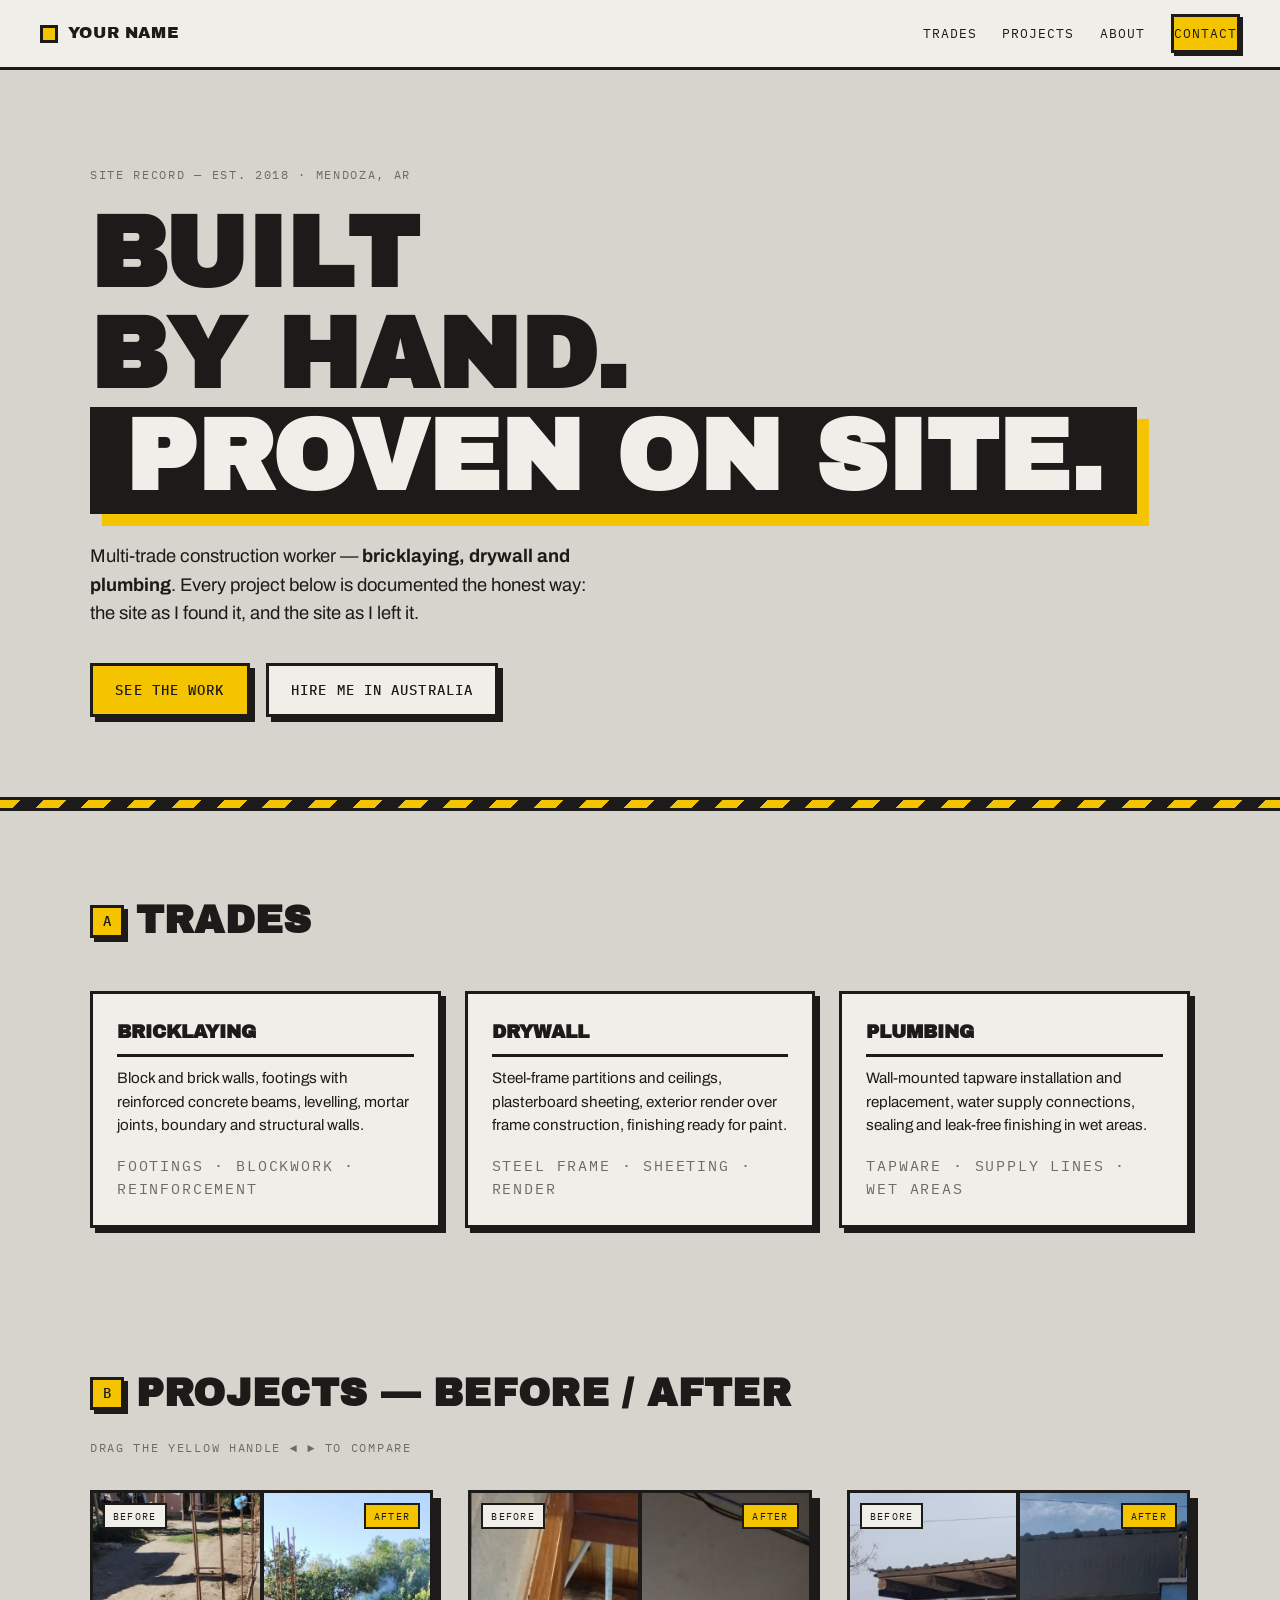
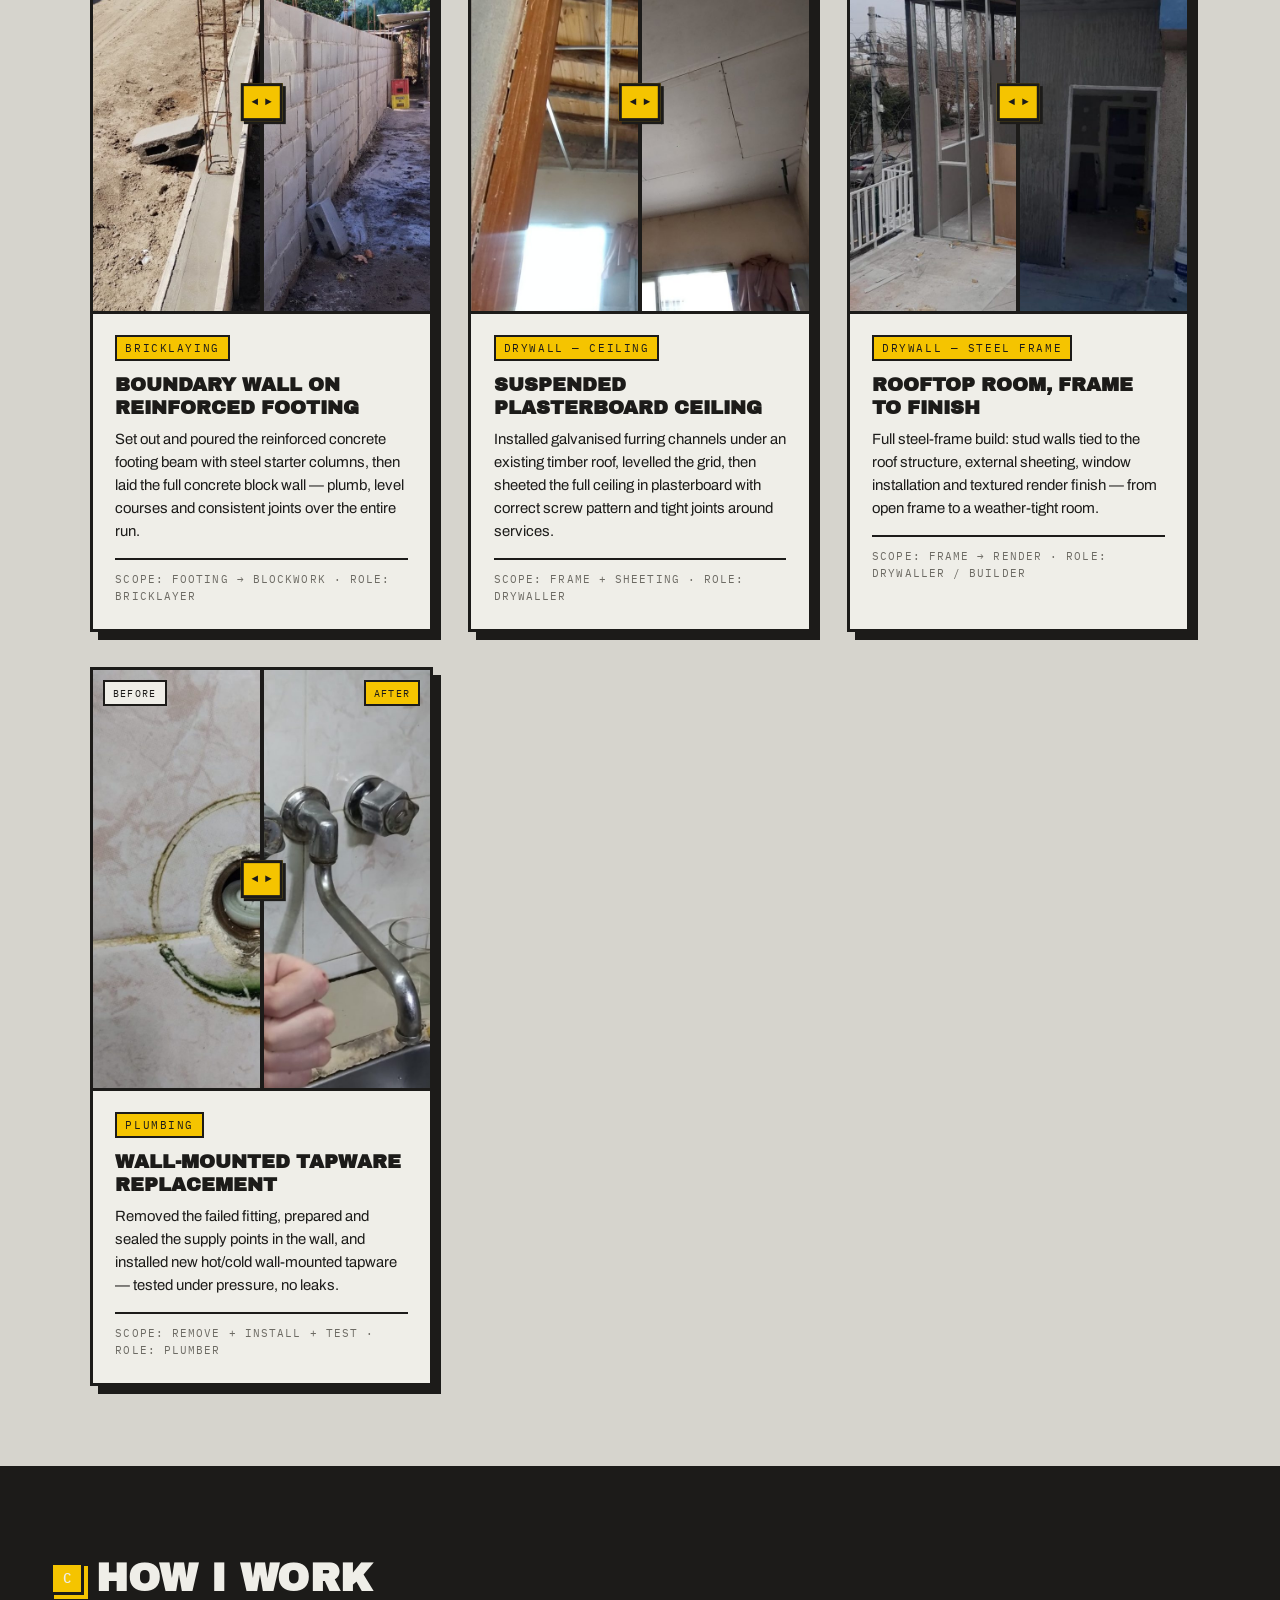
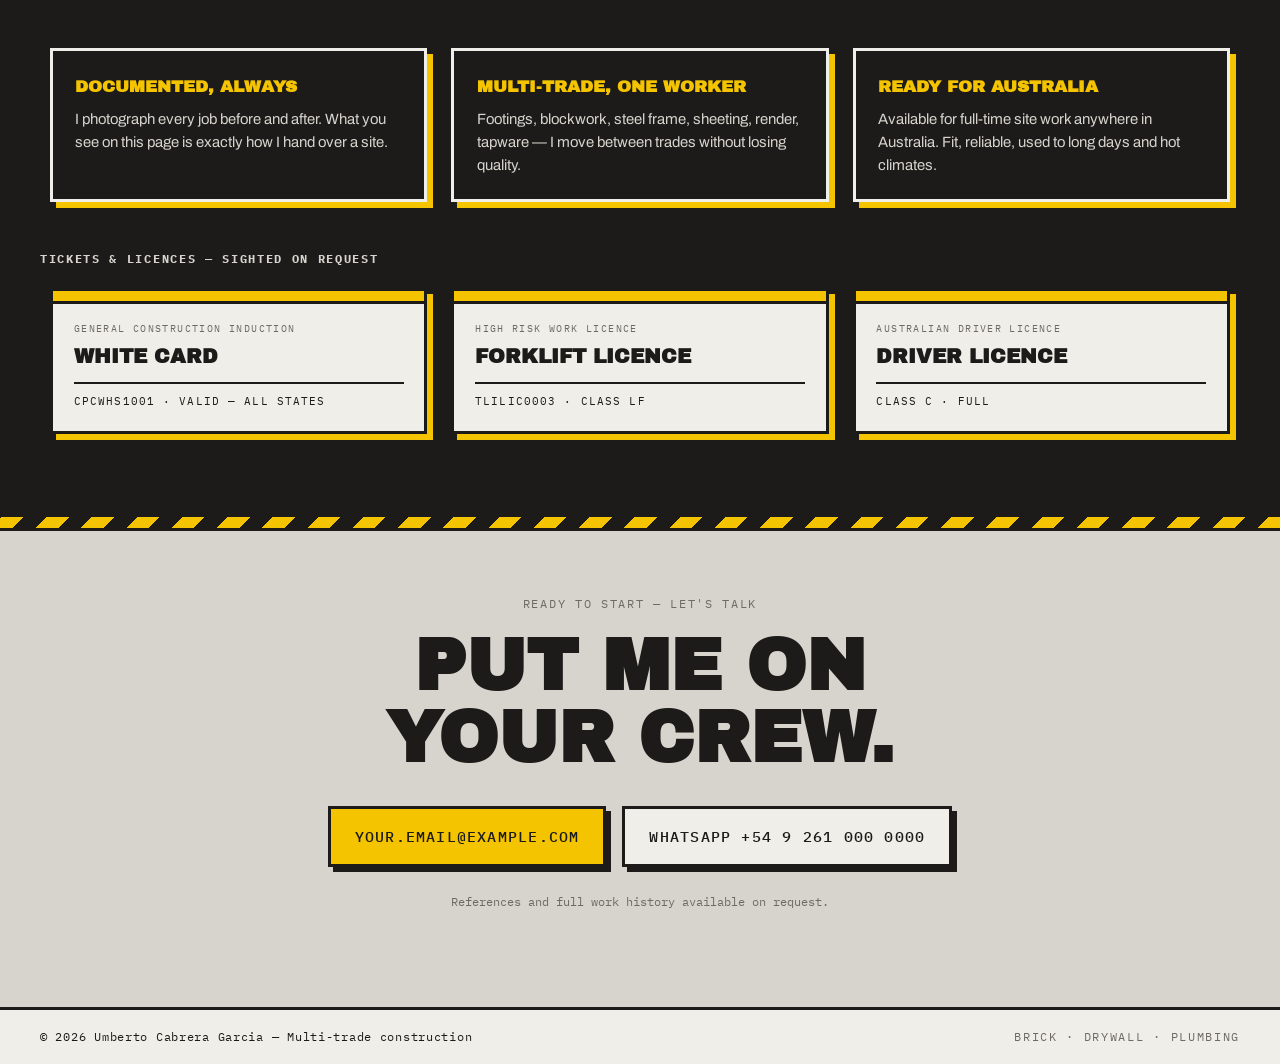
==== commit 88bd5786: "Update title and footer name in index.html" ====
--- a/index.html
+++ b/index.html
@@ -3,7 +3,7 @@
 <head>
   <meta charset="UTF-8" />
   <meta name="viewport" content="width=device-width, initial-scale=1.0, viewport-fit=cover" />
-  <title>Multi-Trade Portfolio — Bricklaying · Drywall · Plumbing</title>
+  <title>BlueCollar Portfolio — Bricklaying · Drywall · Plumbing</title>
   <meta name="description" content="Hands-on construction portfolio: bricklaying, drywall and plumbing. Before/after project record. Ready to work in Australia." />
 
   <link rel="preconnect" href="https://fonts.googleapis.com" />
@@ -238,7 +238,7 @@
   </main>
 
   <footer class="site-footer">
-    <span>© <span id="year"></span> YOUR NAME — Multi-trade construction</span>
+    <span>© <span id="year"></span> Umberto Cabrera Garcia — Multi-trade construction</span>
     <span class="stamp">BRICK · DRYWALL · PLUMBING</span>
   </footer>
 
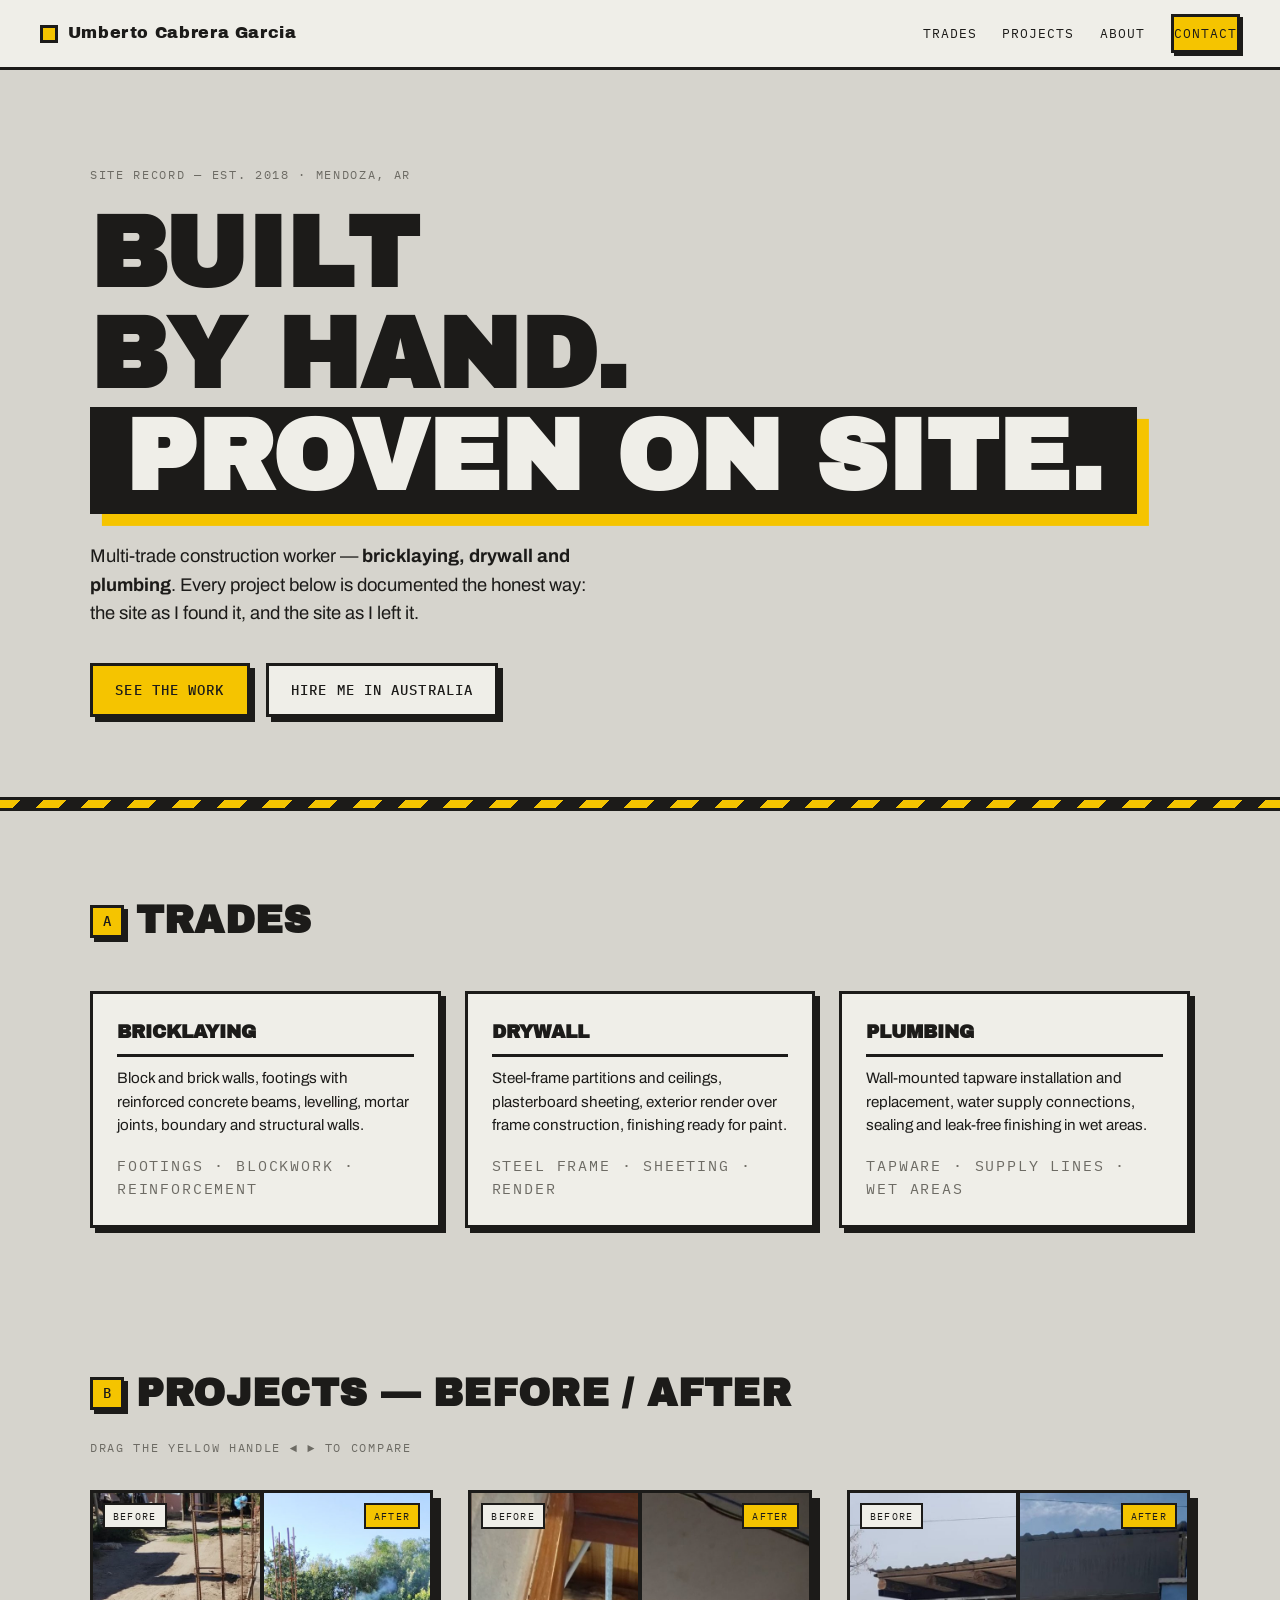
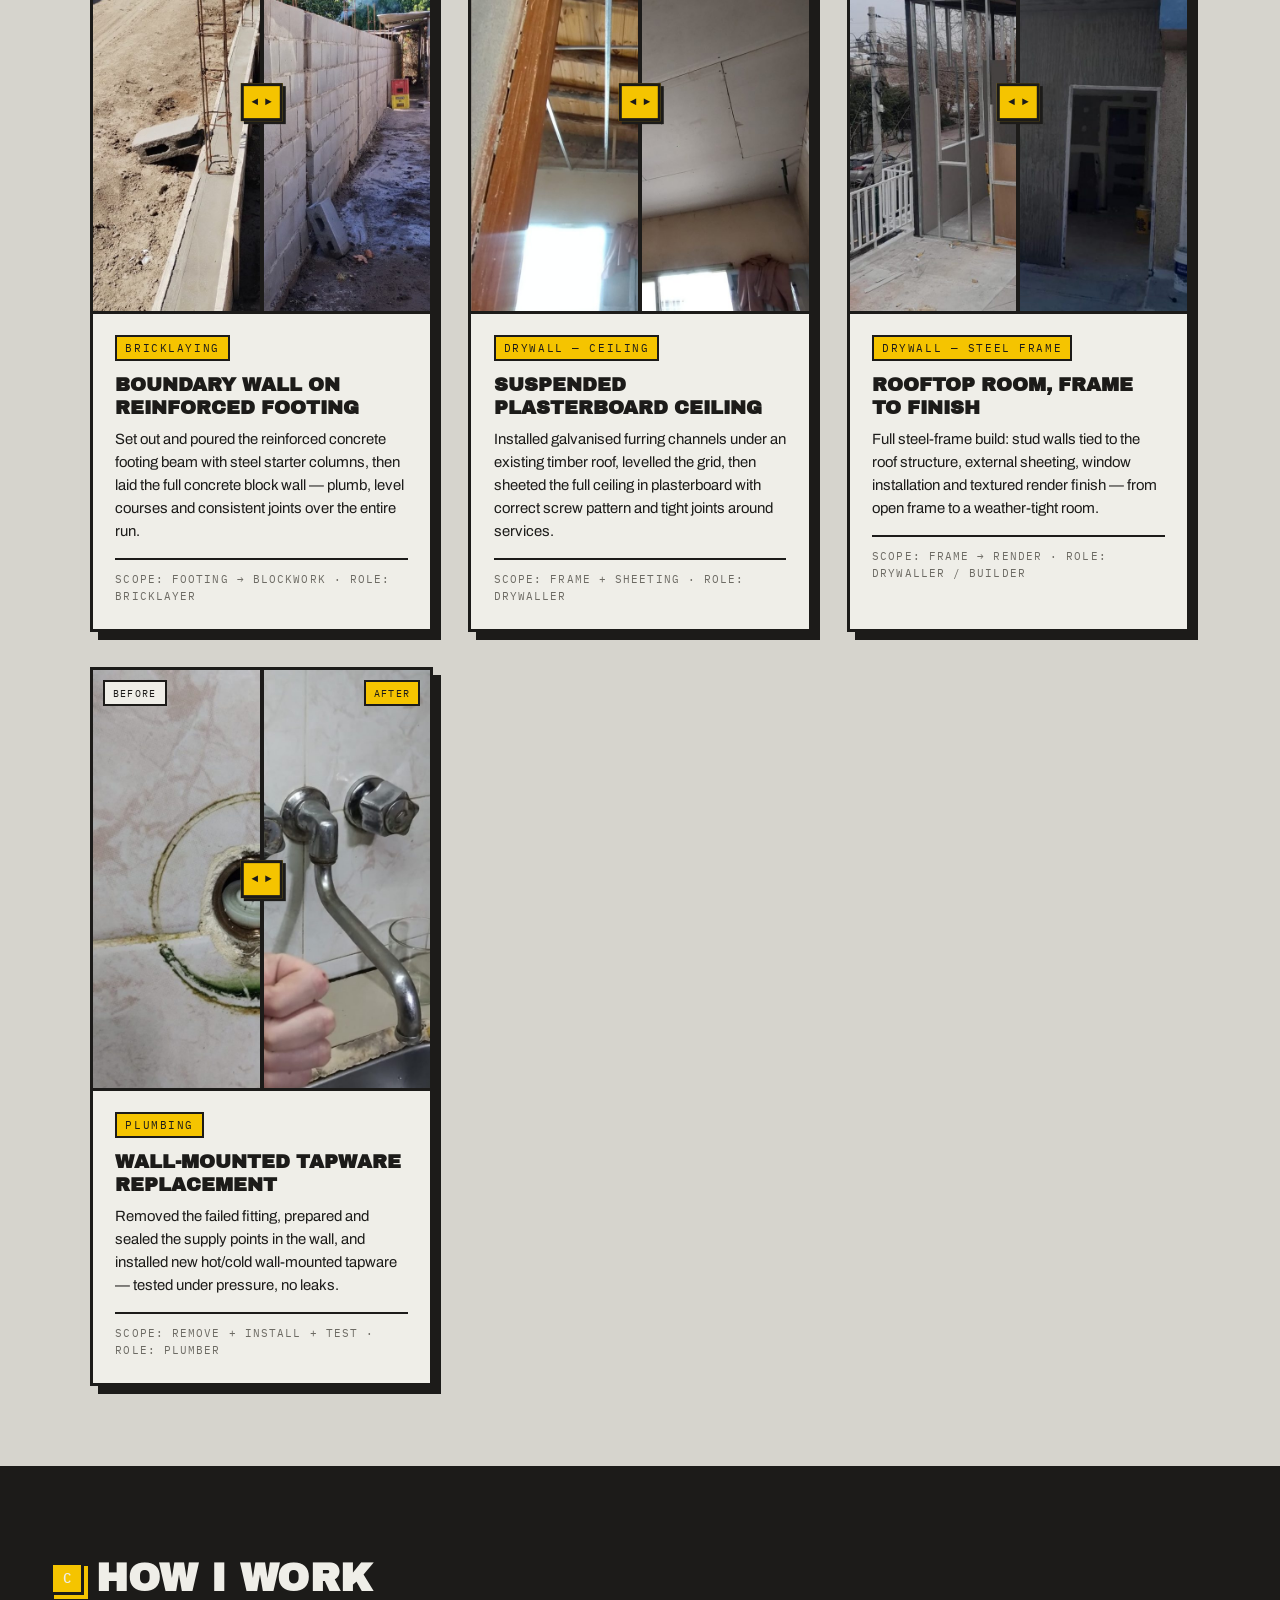
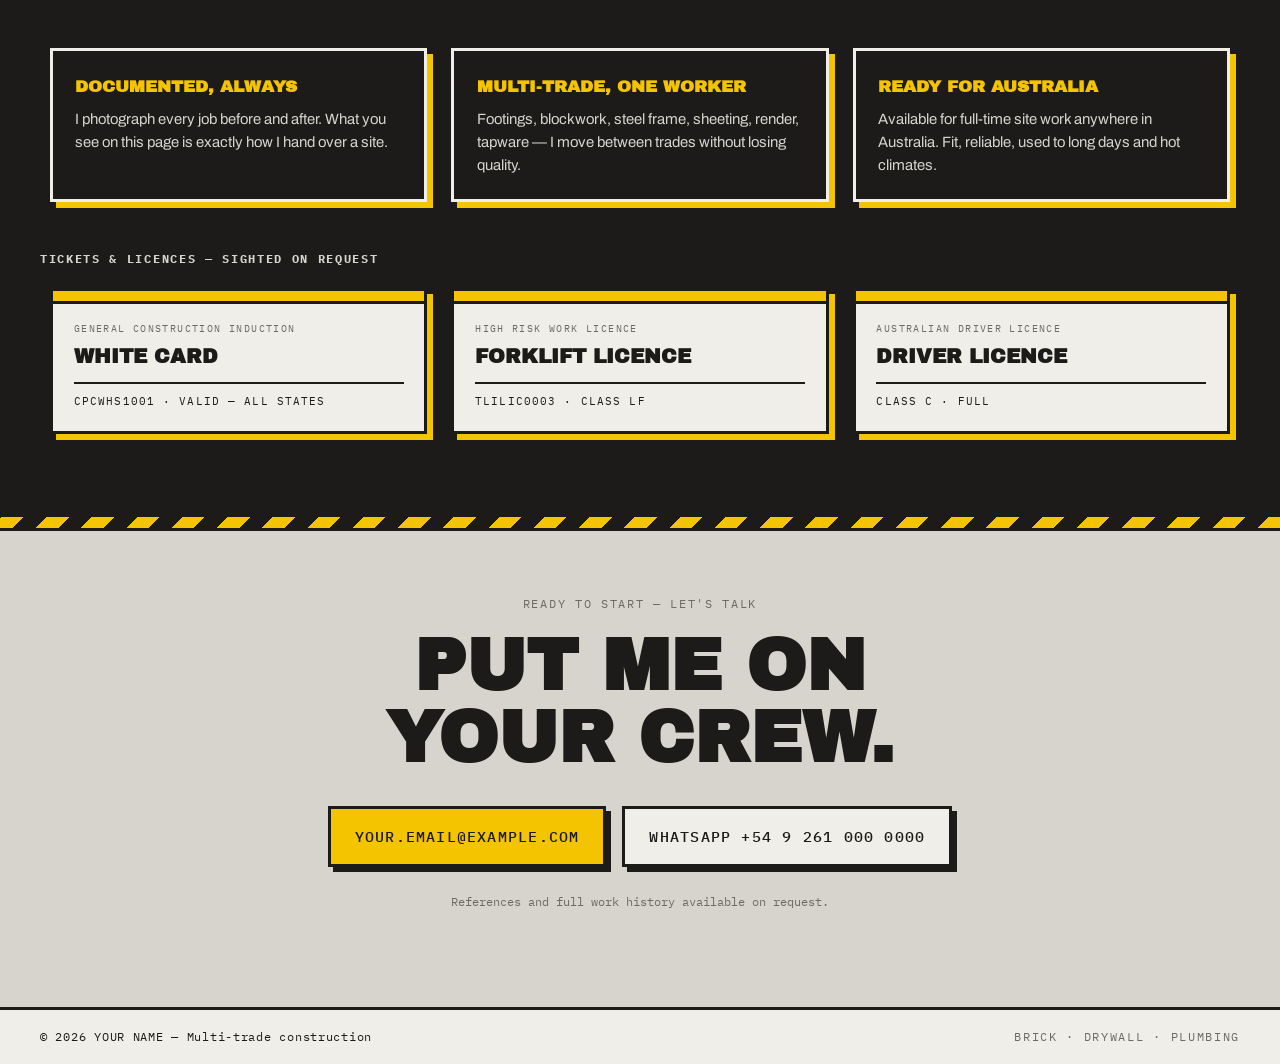
==== commit 065c7ab1: "Update name in index.html to 'Umberto Cabrera Garcia'" ====
--- a/index.html
+++ b/index.html
@@ -19,7 +19,7 @@
     <a class="brand" href="#top">
       <span class="brand__mark" aria-hidden="true"></span>
       <!-- EDITA AQUÍ: tu nombre -->
-      <span class="brand__name">YOUR&nbsp;NAME</span>
+      <span class="brand__name">Umberto Cabrera Garcia</span>
     </a>
     <nav class="site-nav" aria-label="Main">
       <a href="#trades">Trades</a>
@@ -238,7 +238,7 @@
   </main>
 
   <footer class="site-footer">
-    <span>© <span id="year"></span> Umberto Cabrera Garcia — Multi-trade construction</span>
+    <span>© <span id="year"></span> YOUR NAME — Multi-trade construction</span>
     <span class="stamp">BRICK · DRYWALL · PLUMBING</span>
   </footer>
 
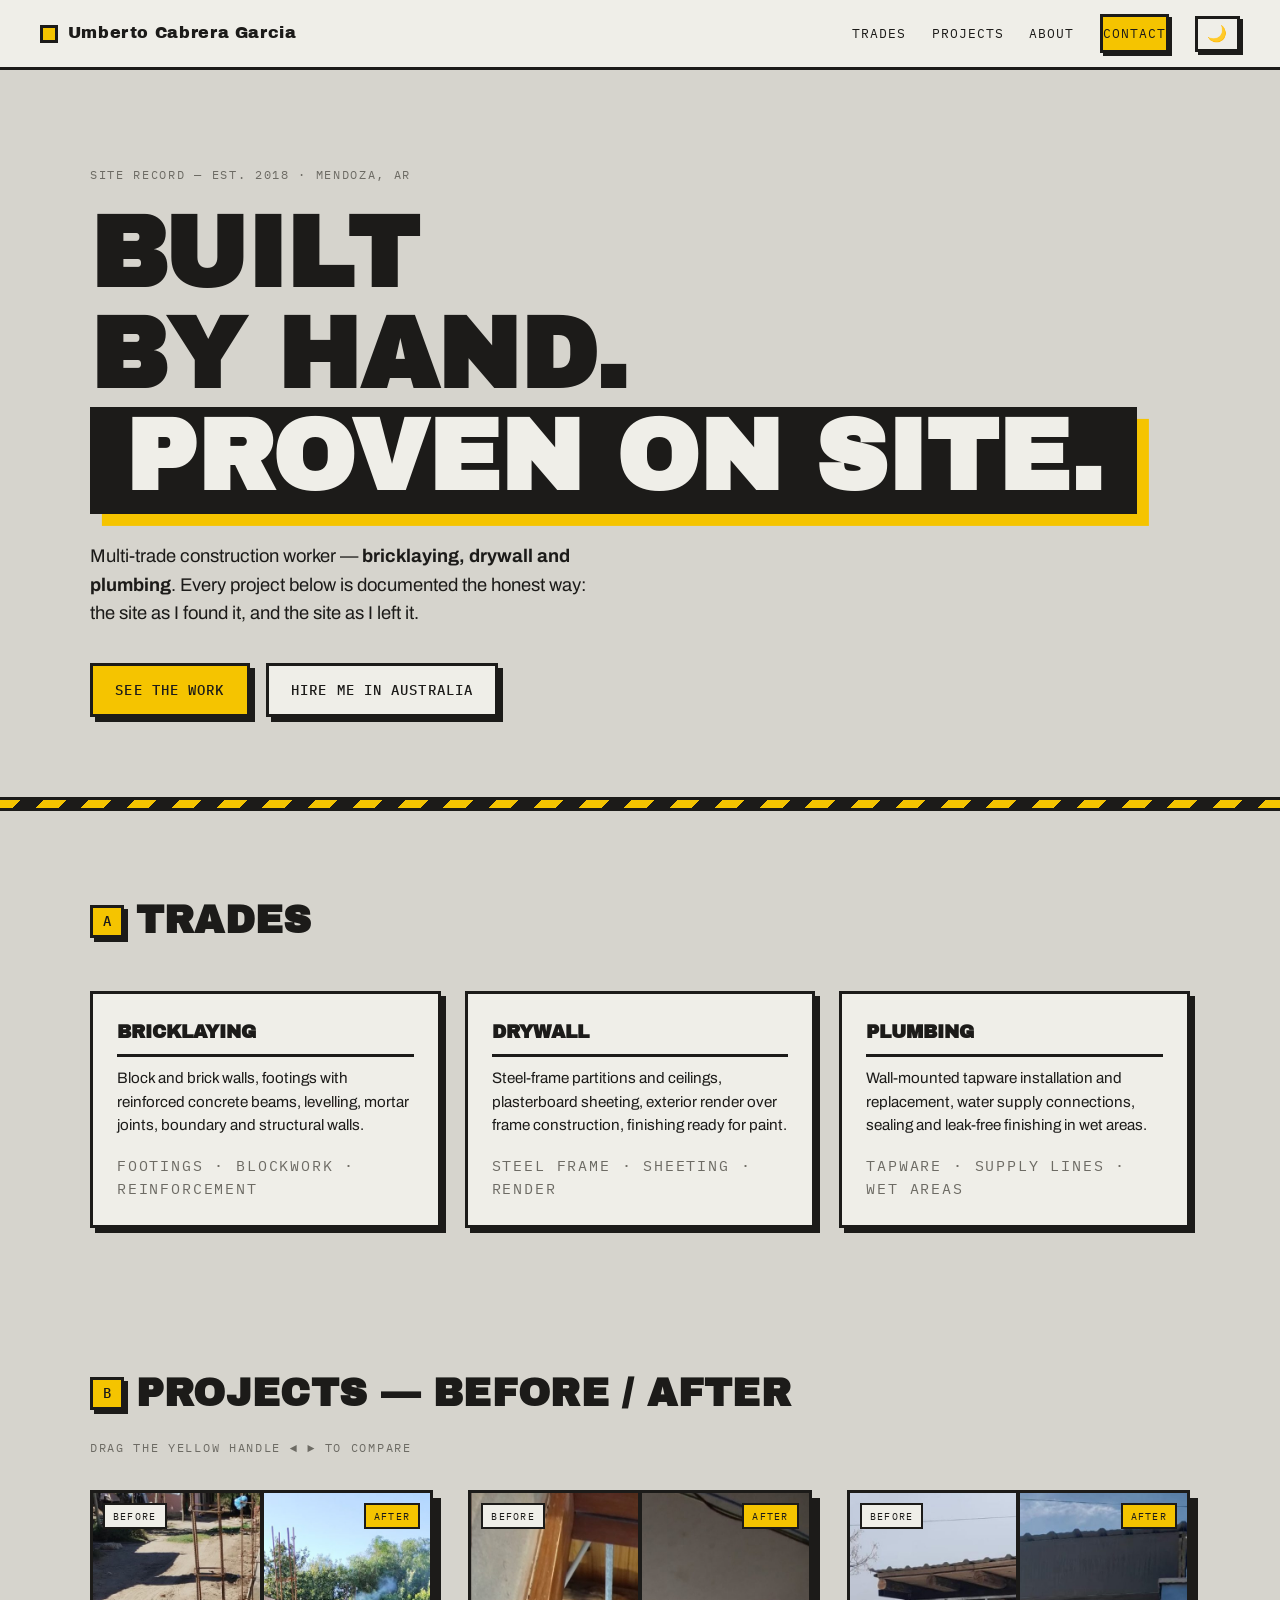
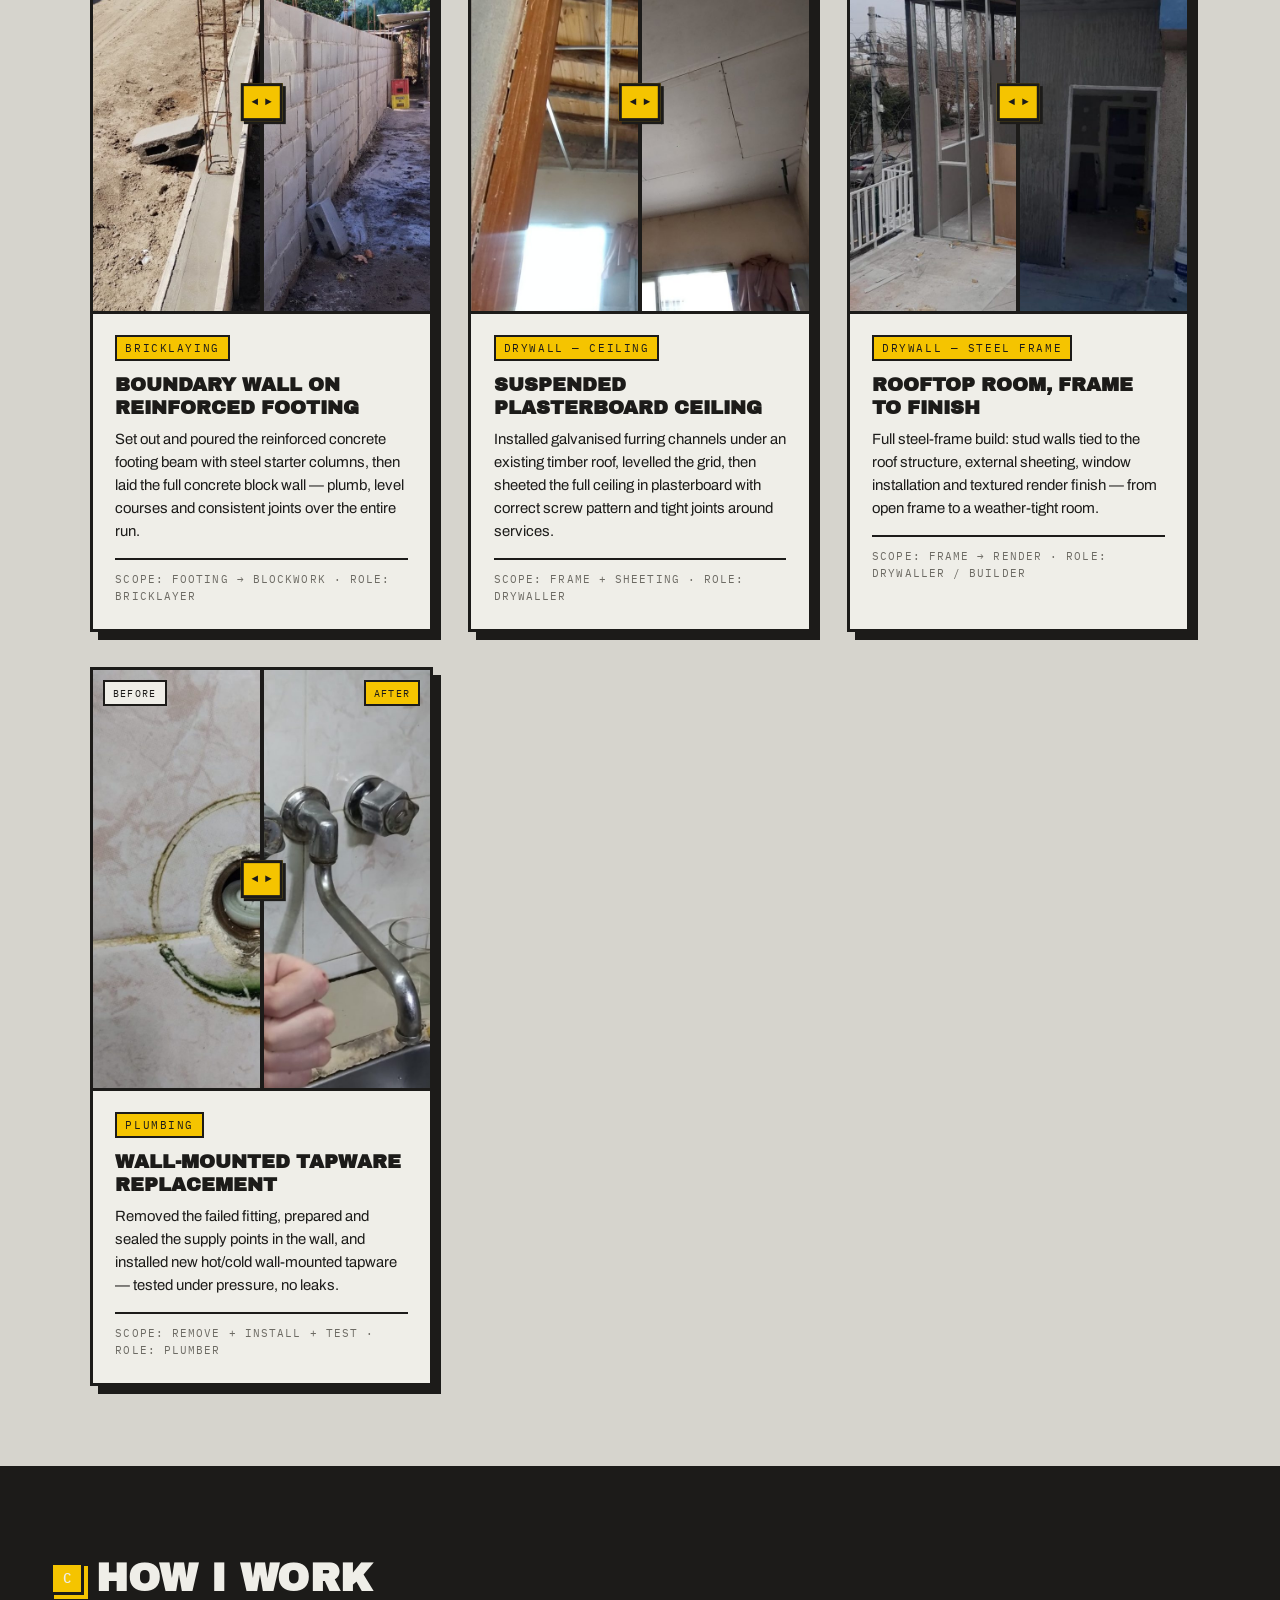
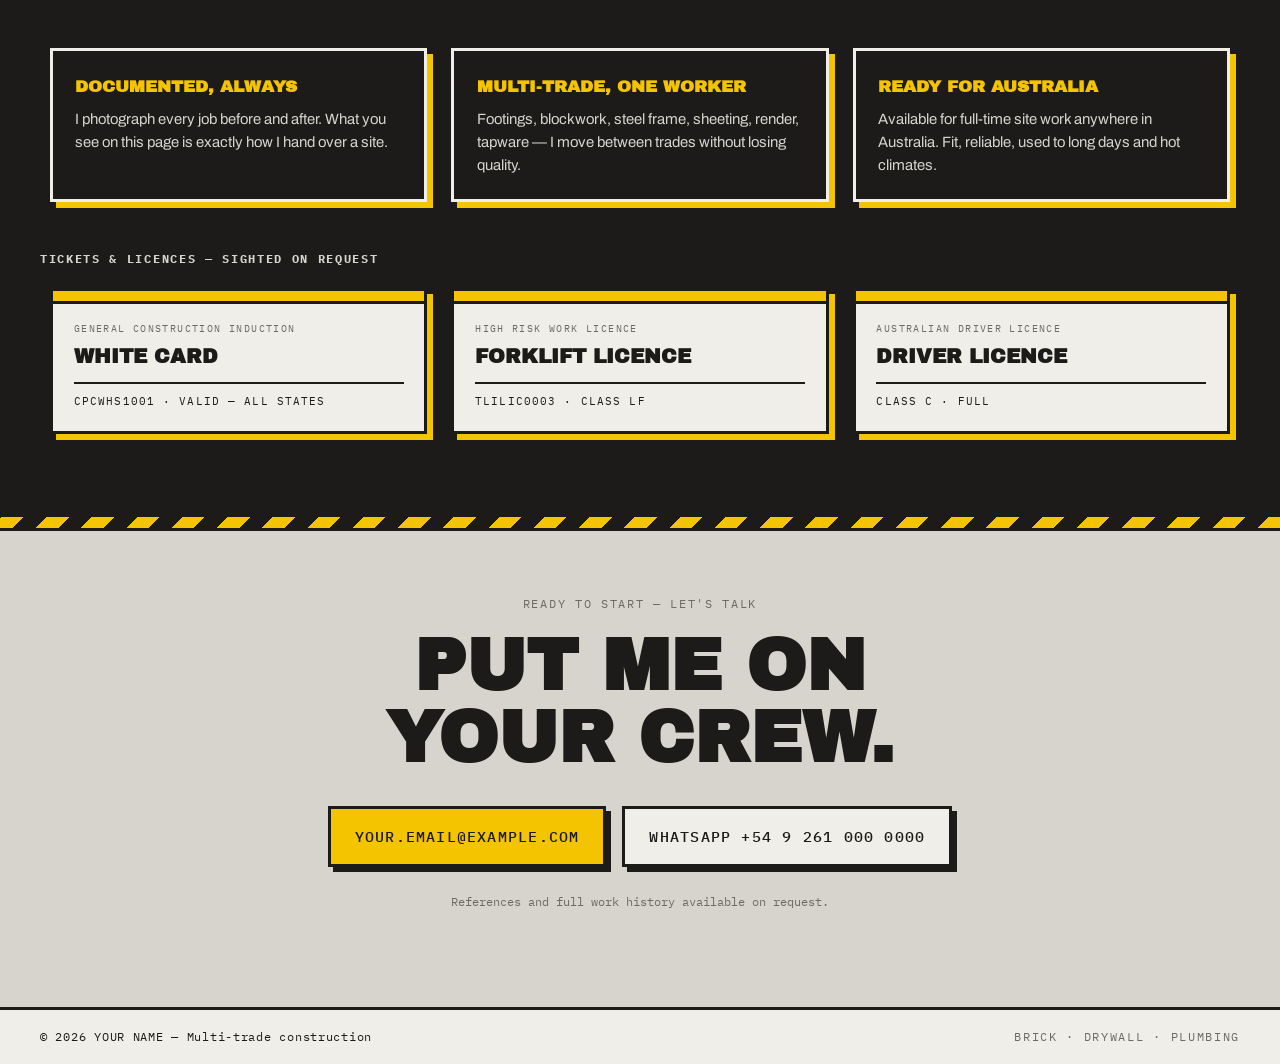
==== commit beae284a: "Add portfolio site updates (bricklaying, drywall, plumbing before/after)" ====
--- a/index.html
+++ b/index.html
@@ -26,6 +26,9 @@
       <a href="#projects">Projects</a>
       <a href="#about">About</a>
       <a class="nav-cta" href="#contact">Contact</a>
+      <button class="theme-toggle" id="themeToggle" aria-label="Toggle dark mode" title="Toggle dark mode">
+        <span class="theme-toggle__icon">🌙</span>
+      </button>
     </nav>
   </header>
 
@@ -229,8 +232,8 @@
       <h2 class="contact__title">PUT ME ON<br />YOUR CREW.</h2>
       <div class="contact__actions">
         <!-- EDITA AQUÍ: tu email y WhatsApp -->
-        <a class="btn btn--solid btn--big" href="mailto:your.email@example.com">your.email@example.com</a>
-        <a class="btn btn--line btn--big" href="https://wa.me/5492610000000" target="_blank" rel="noopener">WhatsApp +54 9 261 000 0000</a>
+        <a class="btn btn--solid btn--big" href="mailto:your.umbertooocabrera@gmail.com">your.email@example.com</a>
+        <a class="btn btn--line btn--big" href="https://wa.me/+5492994565936" target="_blank" rel="noopener">WhatsApp +54 9 261 000 0000</a>
       </div>
       <p class="contact__note">References and full work history available on request.</p>
     </section>
--- a/styles.css
+++ b/styles.css
@@ -173,12 +173,75 @@
 }
 
 .site-nav a:hover { text-decoration: underline; text-underline-offset: 4px; text-decoration-thickness: 2px; }
-
+:root {
+  /* LIGHT MODE (default) */
+  --concrete: #d6d4cd;
+  --plaster:  #efeee8;
+  --charcoal: #1c1b19;
+  --steel:    #6d6b64;
+  --hivis:    #f5c400;
+
+  --border: 3px solid var(--charcoal);
+  --shadow: 8px 8px 0 var(--charcoal);
+  --shadow-sm: 5px 5px 0 var(--charcoal);
+
+  --font-display: "Archivo Black", "Arial Black", sans-serif;
+  --font-body: "Archivo", "Helvetica Neue", Arial, sans-serif;
+  --font-mono: "IBM Plex Mono", "Courier New", monospace;
+
+  --maxw: 1180px;
+  --pad-x: clamp(1rem, 4vw, 2.5rem);
+  --pad-l: max(var(--pad-x), env(safe-area-inset-left));
+  --pad-r: max(var(--pad-x), env(safe-area-inset-right));
+}
+
+/* DARK MODE */
+[data-theme="dark"] {
+  --concrete: #1a1918;
+  --plaster:  #2a2926;
+  --charcoal: #e8e7e0;
+  --steel:    #9a9a96;
+  --hivis:    #f5c400;
+}
 .nav-cta {
   background: var(--hivis);
   border: var(--border);
   padding: 0.35rem 0.8rem;
   box-shadow: 3px 3px 0 var(--charcoal);
+}
+
+/* ---------- theme toggle ---------- */
+
+.theme-toggle {
+  background: transparent;
+  border: var(--border);
+  padding: 0.35rem 0.6rem;
+  font-size: 1rem;
+  cursor: pointer;
+  display: flex;
+  align-items: center;
+  justify-content: center;
+  transition: transform 0.12s ease, box-shadow 0.12s ease;
+  box-shadow: 3px 3px 0 var(--charcoal);
+}
+
+.theme-toggle:hover {
+  transform: translate(-2px, -2px);
+  box-shadow: 5px 5px 0 var(--charcoal);
+}
+
+.theme-toggle:active {
+  transform: translate(2px, 2px);
+  box-shadow: 1px 1px 0 var(--charcoal);
+}
+
+.theme-toggle__icon {
+  display: inline-block;
+  transition: transform 0.3s ease;
+}
+
+.theme-toggle:hover .theme-toggle__icon {
+  transform: rotate(20deg);
 }
 
 /* ---------- hero ---------- */
@@ -615,4 +678,4 @@
   .brand { font-size: 0.9rem; }
   .hero__title { font-size: clamp(1.7rem, 9.5vw, 2rem); }
   .contact__title { font-size: clamp(1.8rem, 10vw, 2.2rem); }
-}
+}
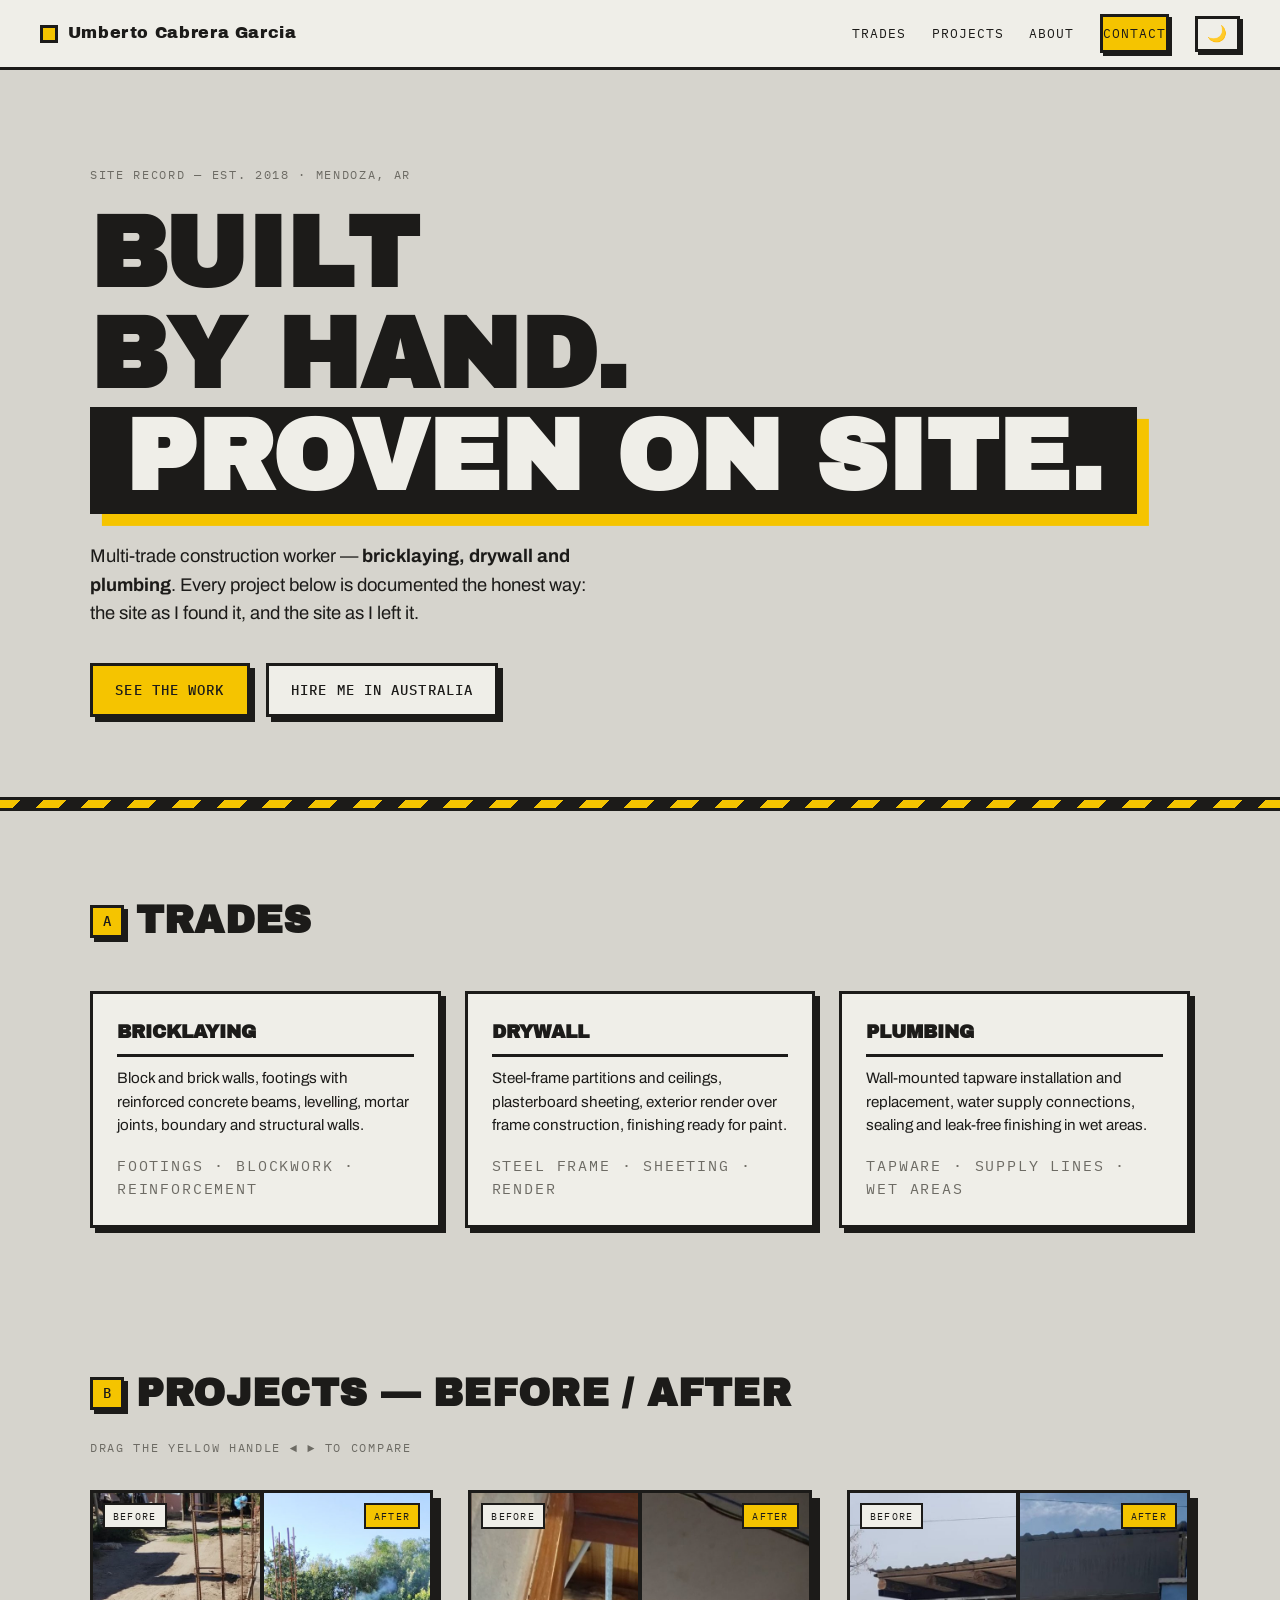
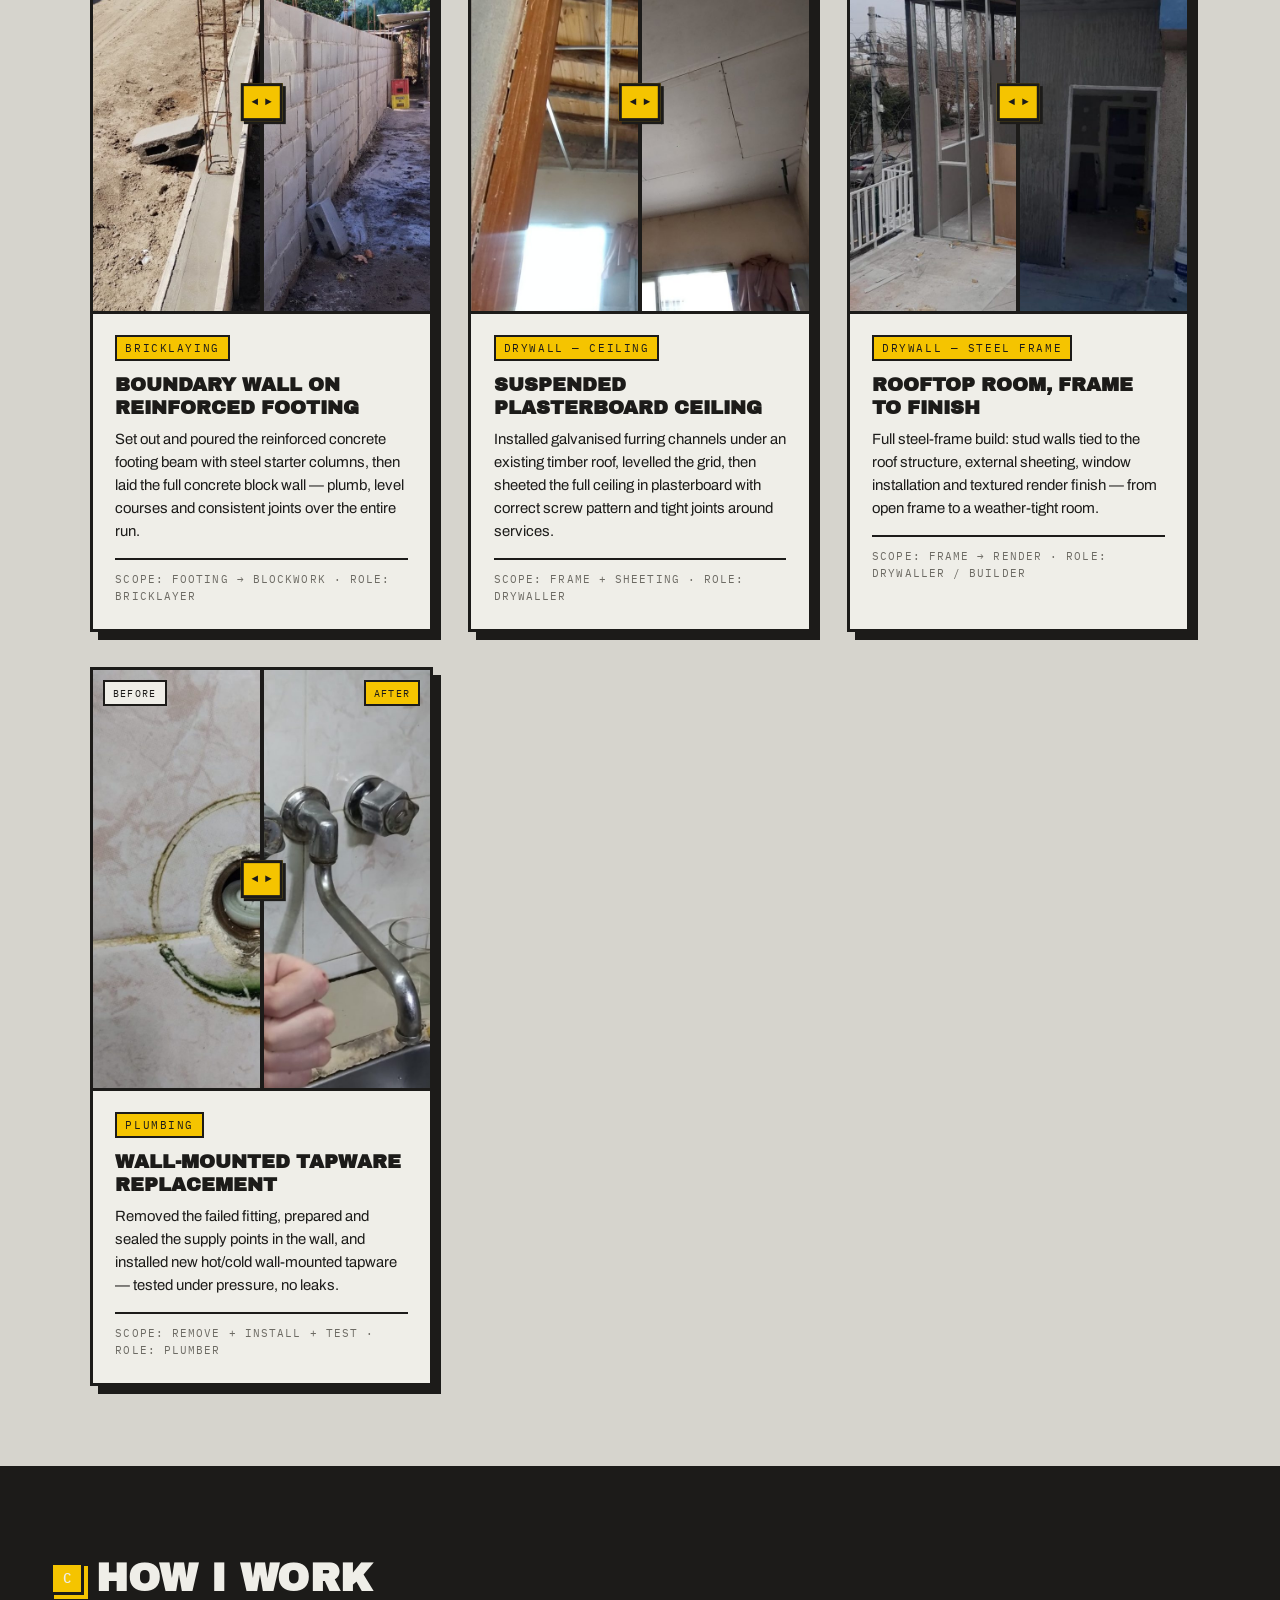
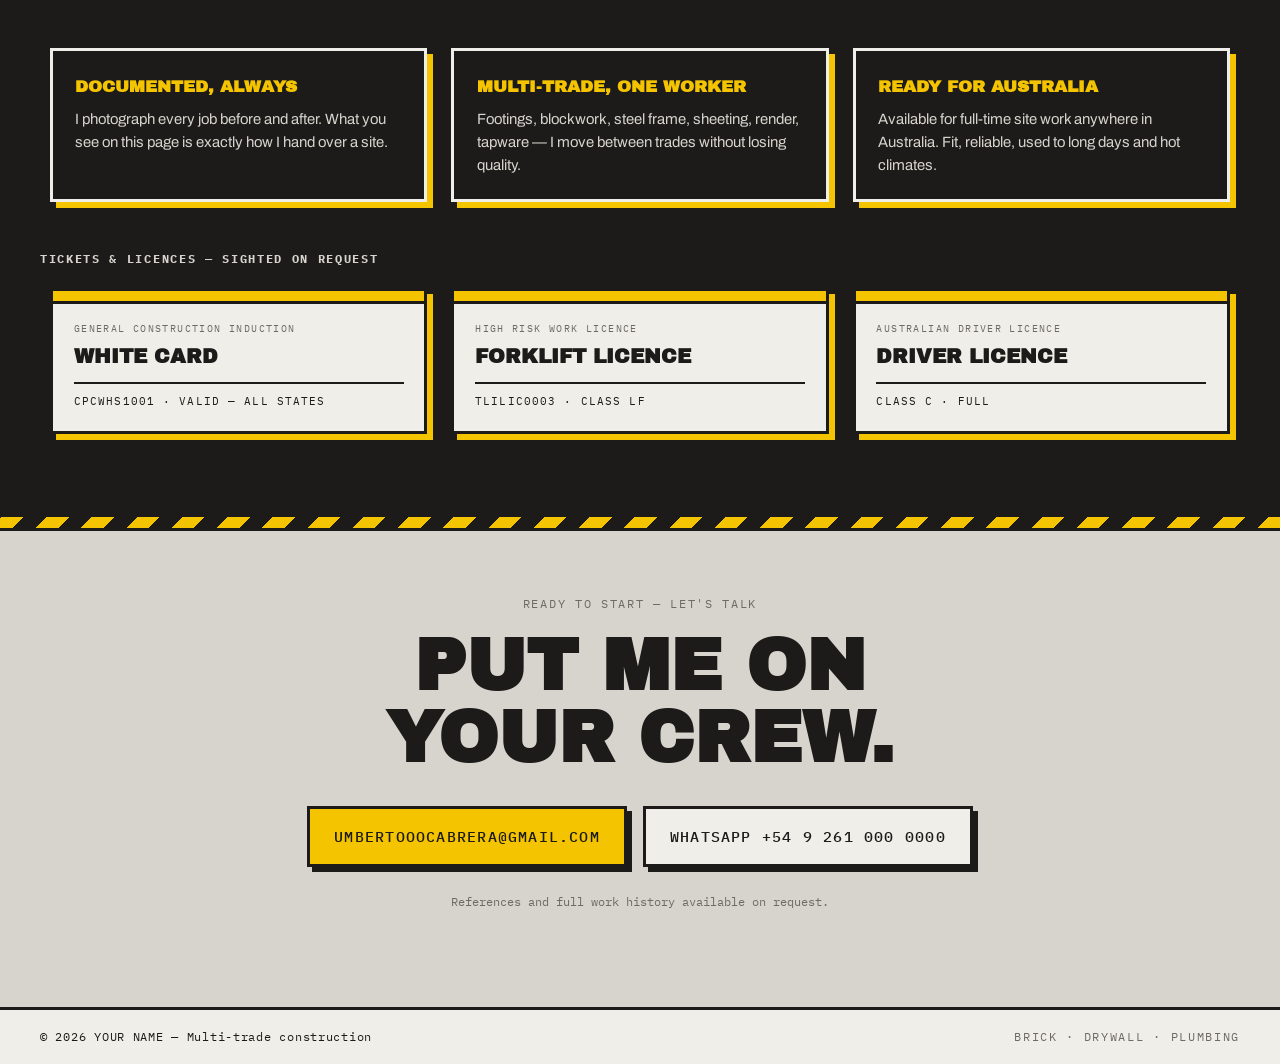
==== commit 151aad0b: "Load Google Fonts stylesheet non-blocking so page renders even if the domain is blocked" ====
--- a/index.html
+++ b/index.html
@@ -8,7 +8,9 @@
 
   <link rel="preconnect" href="https://fonts.googleapis.com" />
   <link rel="preconnect" href="https://fonts.gstatic.com" crossorigin />
-  <link href="https://fonts.googleapis.com/css2?family=Archivo+Black&family=Archivo:wght@400;500;600&family=IBM+Plex+Mono:wght@400;500&display=swap" rel="stylesheet" />
+  <link rel="preload" as="style" href="https://fonts.googleapis.com/css2?family=Archivo+Black&family=Archivo:wght@400;500;600&family=IBM+Plex+Mono:wght@400;500&display=swap" />
+  <link href="https://fonts.googleapis.com/css2?family=Archivo+Black&family=Archivo:wght@400;500;600&family=IBM+Plex+Mono:wght@400;500&display=swap" rel="stylesheet" media="print" onload="this.media='all'" />
+  <noscript><link href="https://fonts.googleapis.com/css2?family=Archivo+Black&family=Archivo:wght@400;500;600&family=IBM+Plex+Mono:wght@400;500&display=swap" rel="stylesheet" /></noscript>
 
   <link rel="stylesheet" href="styles.css" />
 </head>
@@ -232,8 +234,9 @@
       <h2 class="contact__title">PUT ME ON<br />YOUR CREW.</h2>
       <div class="contact__actions">
         <!-- EDITA AQUÍ: tu email y WhatsApp -->
-        <a class="btn btn--solid btn--big" href="mailto:your.umbertooocabrera@gmail.com">your.email@example.com</a>
-        <a class="btn btn--line btn--big" href="https://wa.me/+5492994565936" target="_blank" rel="noopener">WhatsApp +54 9 261 000 0000</a>
+        <a class="btn btn--solid btn--big" href="mailto:umbertooocabrera@gmail.com">umbertooocabrera@gmail.com</a>
+        <a class="btn btn--line btn--big" href="https://wa.me/+5492994565936
+        " target="_blank" rel="noopener">WhatsApp +54 9 261 000 0000</a>
       </div>
       <p class="contact__note">References and full work history available on request.</p>
     </section>
